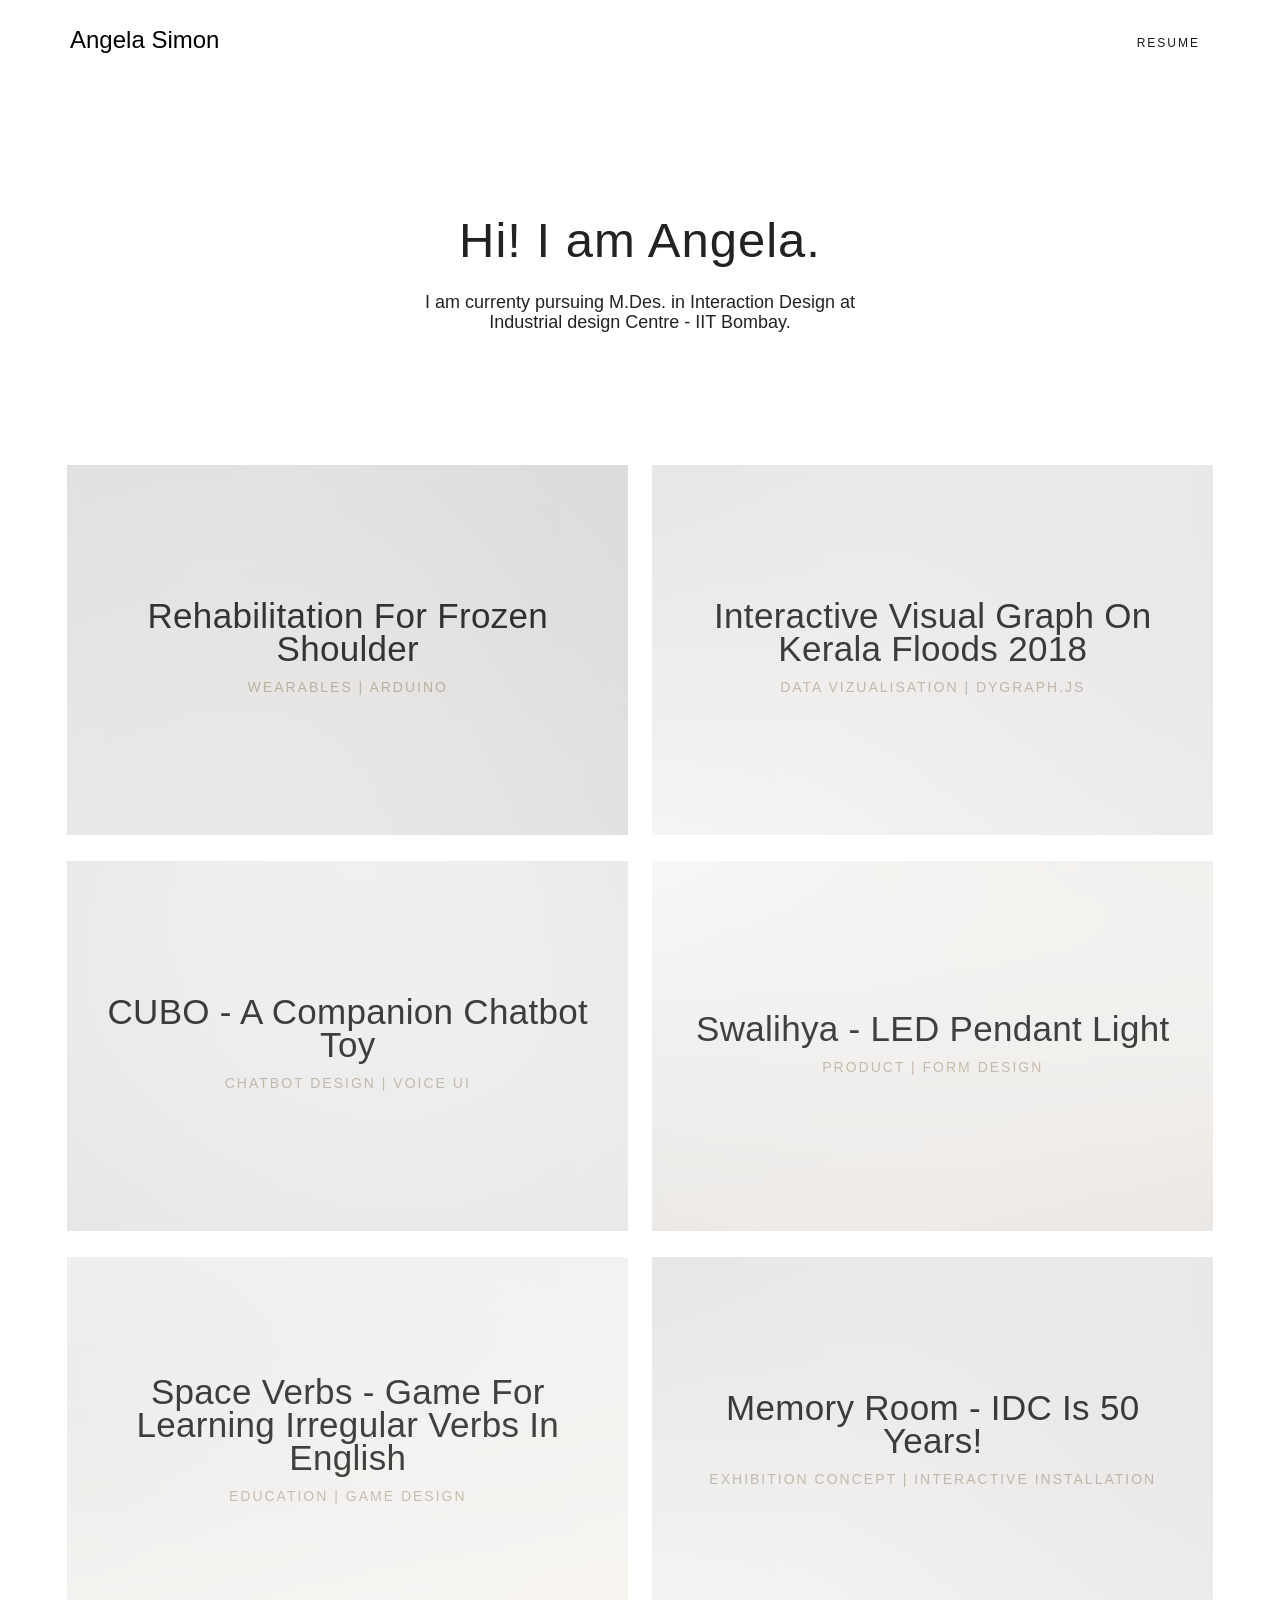
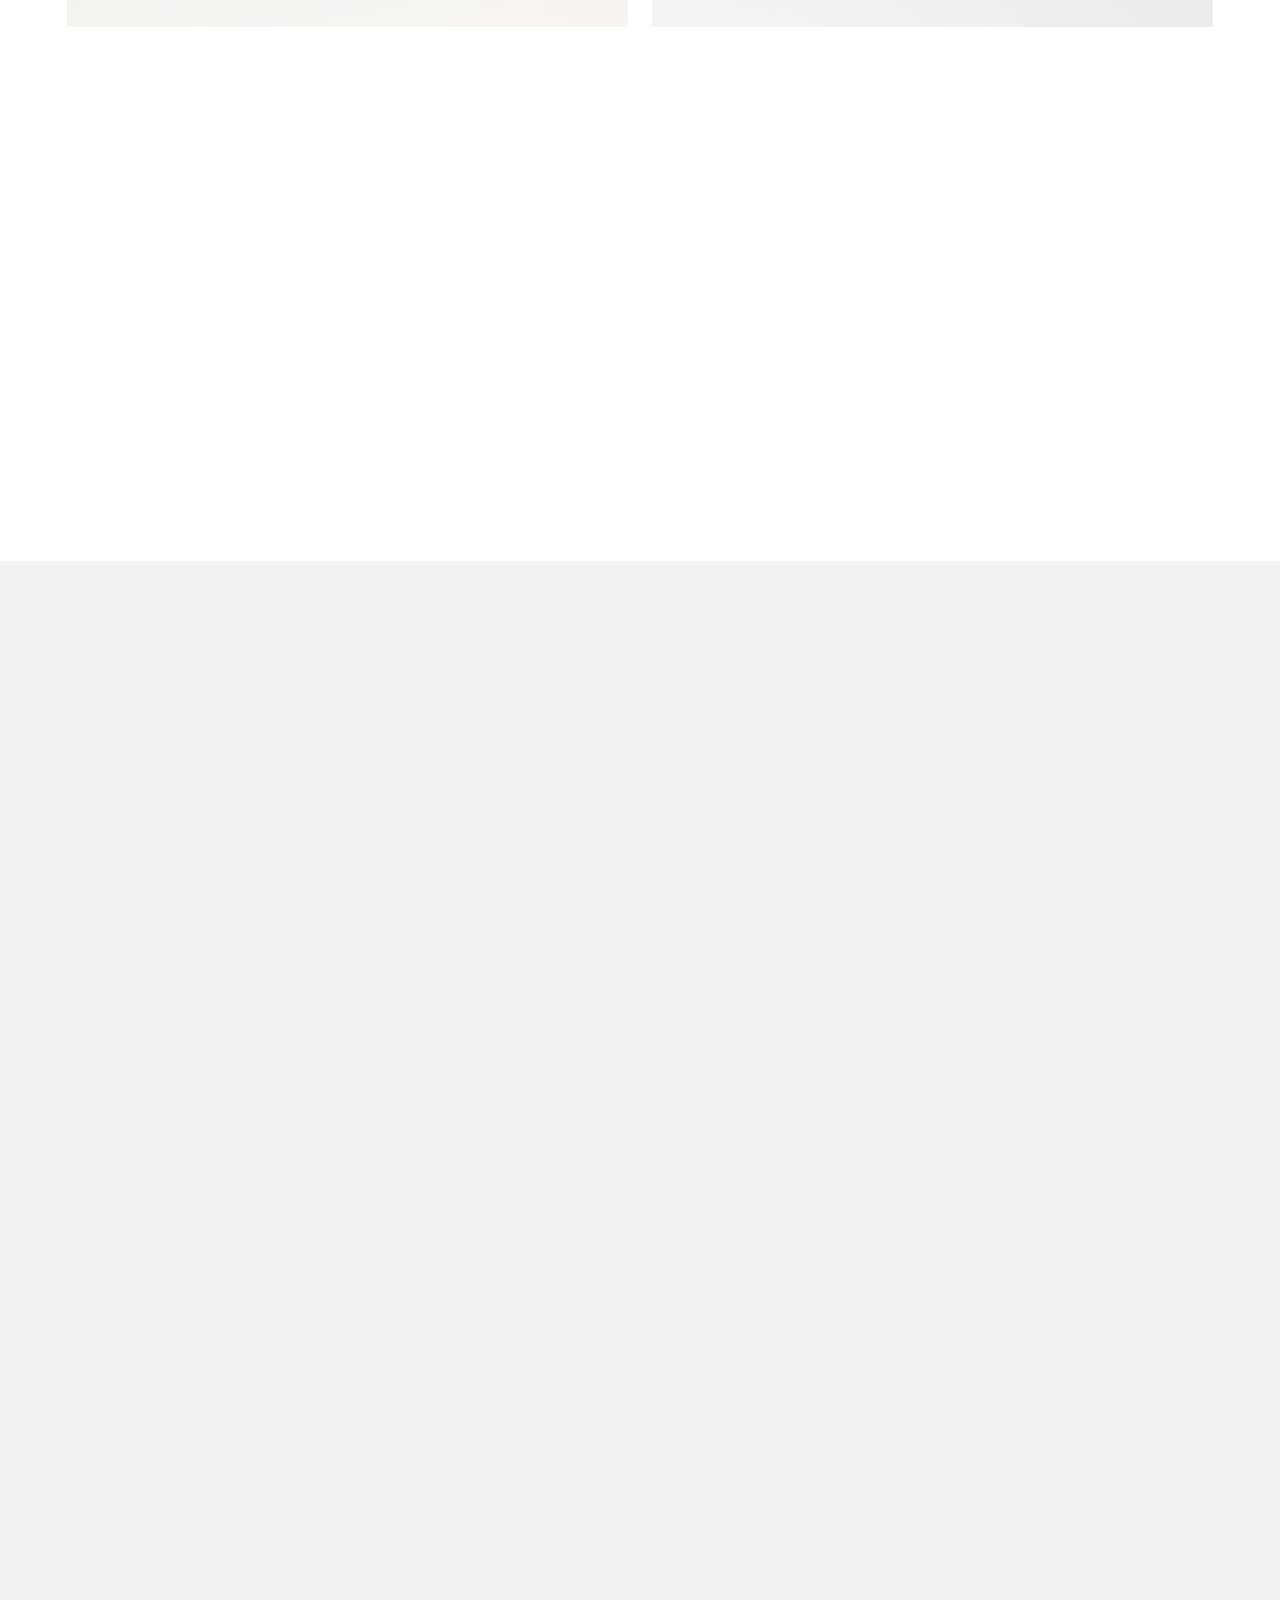
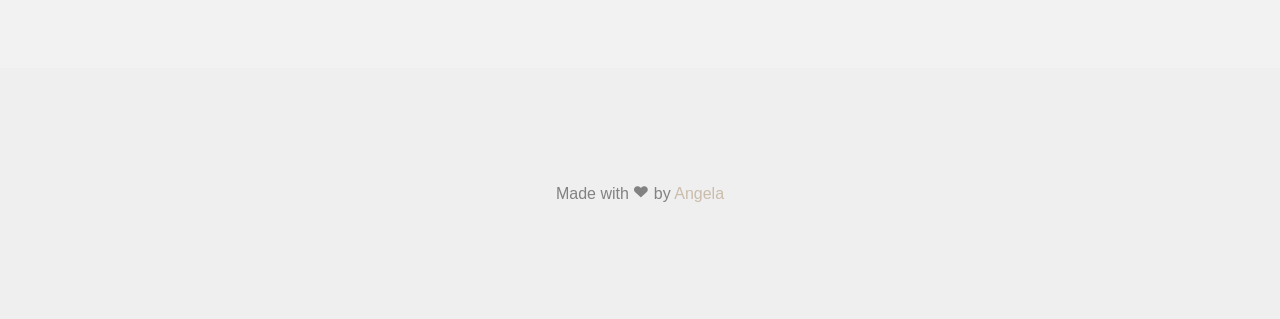
==== index.html @ c27c1407 "Update index.html" ====
<!DOCTYPE HTML>
<html>
	<head>
	<meta charset="utf-8">
	<meta http-equiv="X-UA-Compatible" content="IE=edge">
	<title>AngelaSimon &vert; Interaction Design</title>
	<meta name="viewport" content="width=device-width, initial-scale=1">
	<meta name="description" content="Free HTML5 Website Template by FreeHTML5.co" />
	<meta name="keywords" content="free website templates, free html5, free template, free bootstrap, free website template, html5, css3, mobile first, responsive" />
	<meta name="author" content="FreeHTML5.co" />

	<!-- 
	//////////////////////////////////////////////////////

	FREE HTML5 TEMPLATE 
	DESIGNED & DEVELOPED by FreeHTML5.co
		
	Website: 		http://freehtml5.co/
	Email: 			info@freehtml5.co
	Twitter: 		http://twitter.com/fh5co
	Facebook: 		https://www.facebook.com/fh5co

	//////////////////////////////////////////////////////
	 -->

  	<!-- Facebook and Twitter integration -->
	<meta property="og:title" content=""/>
	<meta property="og:image" content=""/>
	<meta property="og:url" content=""/>
	<meta property="og:site_name" content=""/>
	<meta property="og:description" content=""/>
	<meta name="twitter:title" content="" />
	<meta name="twitter:image" content="" />
	<meta name="twitter:url" content="" />
	<meta name="twitter:card" content="" />

	<!-- <link href="https://fonts.googleapis.com/css?family=Montserrat:400,700" rel="stylesheet"> -->
	
	<!-- Animate.css -->
	<link rel="stylesheet" href="css/animate.css">
	<!-- Icomoon Icon Fonts-->
	<link rel="stylesheet" href="css/icomoon.css">
	<!-- Bootstrap  -->
	<link rel="stylesheet" href="css/bootstrap.css">
	<!-- Theme style  -->
	<link rel="stylesheet" href="css/style.css">

	<!-- Modernizr JS -->
	<script src="js/modernizr-2.6.2.min.js"></script>
	<!-- FOR IE9 below -->
	<!--[if lt IE 9]>
	<script src="js/respond.min.js"></script>
	<![endif]-->

	</head>
	<body>
		
	<div class="fh5co-loader"></div>
	
	<div id="page">
	<nav class="fh5co-nav" role="navigation">
		<div class="container">
			<div class="fh5co-top-logo">
				<div id="fh5co-logo"><a href="index.html">Angela Simon</a></div>
			</div>
			<div class="fh5co-top-menu menu-1 text-right">
				<ul>
					<li><a href="/downloads/AngelaSimon_resume.pdf" target="_blank">Resume</a></li>
				</ul>
			</div>
		</div>
	</nav>
	
	<div id="fh5co-work">
		<div class="container">
            <div class="row top-line animate-box">
				<div class="col-md-8 col-md-offset-2 text-center intro">
                    <h2>Hi! I am Angela.</h2><h4> I  am currenty pursuing M.Des. in Interaction Design at <br>Industrial design Centre - IIT Bombay.</h4>
				</div>
			</div>
            
			<div class="row">
				<div class="col-md-4 text-center animate-box">
					<a class="work" href="https://www.behance.net/gallery/61269667/Game-and-wearable-design-for-virtual-rehabilation" target="_blank">
						<div class="work-grid" style="background-image:url(images/project-1.jpg);">
							<div class="inner" id="project1">
								<div class="desc">
								<h3>Rehabilitation for Frozen shoulder</h3>
								<span class="cat">Wearables | Arduino</span>
							</div>
							</div>
						</div>
					</a>
				</div>
                <div class="col-md-4 text-center animate-box">
					<a class="work" href="https://medium.com/@rambunctious.me.7/datavis-on-kerala-floods-2018-9c8ffe44b42f" target="_blank">
						<div class="work-grid" style="background-image:url(images/project-2.jpg);">
							<div class="inner" id="project2">
								<div class="desc">
									<h3>Interactive Visual graph on Kerala Floods 2018</h3>
									<span class="cat">Data Vizualisation | DYGraph.js</span>
								</div>
							</div>
						</div>
					</a>
				</div>
                <div class="col-md-4 text-center animate-box">
					<a class="work" href="https://www.behance.net/gallery/73595243/Companion-Chatbot-Toy" target="_blank">
						<div class="work-grid" style="background-image:url(images/project-5.jpg);">
							<div class="inner" id="project3">
								<div class="desc">
									<h3>CUBO - A Companion Chatbot Toy</h3>
									<span class="cat">Chatbot Design | Voice UI</span>
								</div>
							</div>
						</div>
					</a>
				</div>
				<div class="col-md-4 text-center animate-box">
					<a class="work" href="https://www.behance.net/gallery/62480797/Swalihya-LED-Luminaire-Form-Design" target="_blank">
						<div class="work-grid" style="background-image:url(images/project-3.jpg);">
							<div class="inner" id="project4">
								<div class="desc">
									<h3>Swalihya - LED Pendant light</h3>
									<span class="cat">Product | Form Design</span>
								</div>
							</div>
						</div>
					</a>
				</div>
				<div class="col-md-4 text-center animate-box">
					<a class="work" href="https://www.behance.net/gallery/72844879/SpaceVerbs-Learn-Irregular-Verb-forms-through-game" target="_blank">
						<div class="work-grid" style="background-image:url(images/project-4.jpg);">
							<div class="inner" id="project4">
								<div class="desc">
									<h3>Space Verbs - Game for learning Irregular verbs in English</h3>
									<span class="cat">Education | Game Design</span>
								</div>
							</div>
						</div>
					</a>
				</div>
                <div class="col-md-4 text-center animate-box">
					<a class="work" href="https://www.behance.net/gallery/61337583/IDCIA-Celebrating-50-years-of-IDC" target="_blank">
						<div class="work-grid" style="background-image:url(images/project-2.jpg);">
							<div class="inner" id="project5">
								<div class="desc">
									<h3>Memory Room - IDC is 50 years!</h3>
									<span class="cat">Exhibition concept | Interactive installation</span>
								</div>
							</div>
						</div>
					</a>
				</div>
                <div class="col-md-4 text-center animate-box">
					<a class="work" href="https://www.behance.net/gallery/62123807/A-Smart-Walkthrough" target="_blank">
						<div class="work-grid" style="background-image:url(images/project-3.jpg);">
							<div class="inner" id="project6">
								<div class="desc">
									<h3>Nudging use of Footbridge for roadsafety</h3>
									<span class="cat">Nudge | Interactive Media Senses</span>
								</div>
							</div>
						</div>
					</a>
				</div>
			</div>
		</div>
	</div>
	
	<div id="fh5co-author" class="fh5co-bg-section">
		<div class="container">
			<div class="row animate-box">
				<div class="col-md-8 col-md-offset-2 text-center fh5co-heading">
					<h2>A little about me</h2>
				</div>
			</div>
			<div class="row">
				<div class="col-md-8 col-md-offset-2">
					<div class="author">
						<div class="author-inner animate-box" style="background-image: url(/images/dp.jpg);">
						</div>
						<div class="desc animate-box">
							<span>Interaction Designer</span>
							<h3>Angela R. Simon</h3>
							<p>I am a PG design student specializing in Interaction Design from Industrial Design Centre -  IIT Bombay. My UG was in Electronics and Media Technology.<br><br>
                                As a designer, I am passionate about getting to the heart of a need or a problem and then bringing together the best of technology and human capabilities for a solution. Conducting user studies, wireframing, sketching user experiences and rapid prototyping are some of my strong skills. When I'm not doing any of these, I go around hunting dragons, chasing comets on an inter-galatic race and excavating dead pharoahs out of their tombs. But if you're really interested I could join you in playing guitar, gardening and painting. Or just a cup of coffee :D</p><h5>Feel free to get in touch if you have a need/problem that needs the attention of an interaction designer.</h5>
							<p><a href="mailto: angelasimon.work@gmail.com" class="btn btn-primary btn-outline">Write to me!</a></p>
							<ul class="fh5co-social-icons">
								<li><a href="https://www.linkedin.com/in/angelaixd" target="_blank"><i class="icon-linkedin"></i></a></li>
								<li><a href="https://www.behance.net/angelaixd" target="_blank"><i class="icon-behance"></i></a></li>
								<li><a href="https://www.instagram.com/angela.sim0n/" target="_blank"><i class="icon-instagram"></i></a></li>
							</ul>
						</div>
					</div>
				</div>
			</div>
		</div>
	</div>

	<footer id="fh5co-footer" role="contentinfo">
		<div class="container">
			<center><span class="fh5co-highlight">Made with <i class="icon-heart2"></i> by <a href="https://www.behance.net/angelaixd">Angela</a> </span></center>

		</div>
	</footer>
	</div>

	<div class="gototop js-top">
		<a href="#" class="js-gotop"><i class="icon-arrow-up"></i></a>
	</div>
	
	<!-- jQuery -->
	<script src="js/jquery.min.js"></script>
	<!-- jQuery Easing -->
	<script src="js/jquery.easing.1.3.js"></script>
	<!-- Bootstrap -->
	<script src="js/bootstrap.min.js"></script>
	<!-- Waypoints -->
	<script src="js/jquery.waypoints.min.js"></script>
	<!-- Main -->
	<script src="js/main.js"></script>

	</body>
</html>
---- css/icomoon.css ----
@font-face {
  font-family: 'icomoon';
  src:  url('../fonts/icomoon/icomoon.eot?6iuir');
  src:  url('../fonts/icomoon/icomoon.eot?6iuir#iefix') format('embedded-opentype'),
    url('../fonts/icomoon/icomoon.ttf?6iuir') format('truetype'),
    url('../fonts/icomoon/icomoon.woff?6iuir') format('woff'),
    url('../fonts/icomoon/icomoon.svg?6iuir#icomoon') format('svg');
  font-weight: normal;
  font-style: normal;
}

[class^="icon-"], [class*=" icon-"] {
  /* use !important to prevent issues with browser extensions that change fonts */
  font-family: 'icomoon' !important;
  speak: none;
  font-style: normal;
  font-weight: normal;
  font-variant: normal;
  text-transform: none;
  line-height: 1;

  /* Better Font Rendering =========== */
  -webkit-font-smoothing: antialiased;
  -moz-osx-font-smoothing: grayscale;
}

.icon-eye:before {
  content: "\e000";
}
.icon-paper-clip:before {
  content: "\e001";
}
.icon-mail:before {
  content: "\e002";
}
.icon-toggle:before {
  content: "\e003";
}
.icon-layout:before {
  content: "\e004";
}
.icon-link:before {
  content: "\e005";
}
.icon-bell:before {
  content: "\e006";
}
.icon-lock:before {
  content: "\e007";
}
.icon-unlock:before {
  content: "\e008";
}
.icon-ribbon:before {
  content: "\e009";
}
.icon-image:before {
  content: "\e010";
}
.icon-signal:before {
  content: "\e011";
}
.icon-target:before {
  content: "\e012";
}
.icon-clipboard:before {
  content: "\e013";
}
.icon-clock:before {
  content: "\e014";
}
.icon-watch:before {
  content: "\e015";
}
.icon-air-play:before {
  content: "\e016";
}
.icon-camera:before {
  content: "\e017";
}
.icon-video:before {
  content: "\e018";
}
.icon-disc:before {
  content: "\e019";
}
.icon-printer:before {
  content: "\e020";
}
.icon-monitor:before {
  content: "\e021";
}
.icon-server:before {
  content: "\e022";
}
.icon-cog:before {
  content: "\e023";
}
.icon-heart:before {
  content: "\e024";
}
.icon-paragraph:before {
  content: "\e025";
}
.icon-align-justify:before {
  content: "\e026";
}
.icon-align-left:before {
  content: "\e027";
}
.icon-align-center:before {
  content: "\e028";
}
.icon-align-right:before {
  content: "\e029";
}
.icon-book:before {
  content: "\e030";
}
.icon-layers:before {
  content: "\e031";
}
.icon-stack:before {
  content: "\e032";
}
.icon-stack-2:before {
  content: "\e033";
}
.icon-paper:before {
  content: "\e034";
}
.icon-paper-stack:before {
  content: "\e035";
}
.icon-search:before {
  content: "\e036";
}
.icon-zoom-in:before {
  content: "\e037";
}
.icon-zoom-out:before {
  content: "\e038";
}
.icon-reply:before {
  content: "\e039";
}
.icon-circle-plus:before {
  content: "\e040";
}
.icon-circle-minus:before {
  content: "\e041";
}
.icon-circle-check:before {
  content: "\e042";
}
.icon-circle-cross:before {
  content: "\e043";
}
.icon-square-plus:before {
  content: "\e044";
}
.icon-square-minus:before {
  content: "\e045";
}
.icon-square-check:before {
  content: "\e046";
}
.icon-square-cross:before {
  content: "\e047";
}
.icon-microphone:before {
  content: "\e048";
}
.icon-record:before {
  content: "\e049";
}
.icon-skip-back:before {
  content: "\e050";
}
.icon-rewind:before {
  content: "\e051";
}
.icon-play:before {
  content: "\e052";
}
.icon-pause:before {
  content: "\e053";
}
.icon-stop:before {
  content: "\e054";
}
.icon-fast-forward:before {
  content: "\e055";
}
.icon-skip-forward:before {
  content: "\e056";
}
.icon-shuffle:before {
  content: "\e057";
}
.icon-repeat:before {
  content: "\e058";
}
.icon-folder:before {
  content: "\e059";
}
.icon-umbrella:before {
  content: "\e060";
}
.icon-moon:before {
  content: "\e061";
}
.icon-thermometer:before {
  content: "\e062";
}
.icon-drop:before {
  content: "\e063";
}
.icon-sun:before {
  content: "\e064";
}
.icon-cloud:before {
  content: "\e065";
}
.icon-cloud-upload:before {
  content: "\e066";
}
.icon-cloud-download:before {
  content: "\e067";
}
.icon-upload:before {
  content: "\e068";
}
.icon-download:before {
  content: "\e069";
}
.icon-location:before {
  content: "\e070";
}
.icon-location-2:before {
  content: "\e071";
}
.icon-map:before {
  content: "\e072";
}
.icon-battery:before {
  content: "\e073";
}
.icon-head:before {
  content: "\e074";
}
.icon-briefcase:before {
  content: "\e075";
}
.icon-speech-bubble:before {
  content: "\e076";
}
.icon-anchor:before {
  content: "\e077";
}
.icon-globe:before {
  content: "\e078";
}
.icon-box:before {
  content: "\e079";
}
.icon-reload:before {
  content: "\e080";
}
.icon-share:before {
  content: "\e081";
}
.icon-marquee:before {
  content: "\e082";
}
.icon-marquee-plus:before {
  content: "\e083";
}
.icon-marquee-minus:before {
  content: "\e084";
}
.icon-tag:before {
  content: "\e085";
}
.icon-power:before {
  content: "\e086";
}
.icon-command:before {
  content: "\e087";
}
.icon-alt:before {
  content: "\e088";
}
.icon-esc:before {
  content: "\e089";
}
.icon-bar-graph:before {
  content: "\e090";
}
.icon-bar-graph-2:before {
  content: "\e091";
}
.icon-pie-graph:before {
  content: "\e092";
}
.icon-star:before {
  content: "\e093";
}
.icon-arrow-left:before {
  content: "\e094";
}
.icon-arrow-right:before {
  content: "\e095";
}
.icon-arrow-up:before {
  content: "\e096";
}
.icon-arrow-down:before {
  content: "\e097";
}
.icon-volume:before {
  content: "\e098";
}
.icon-mute:before {
  content: "\e099";
}
.icon-content-right:before {
  content: "\e100";
}
.icon-content-left:before {
  content: "\e101";
}
.icon-grid:before {
  content: "\e102";
}
.icon-grid-2:before {
  content: "\e103";
}
.icon-columns:before {
  content: "\e104";
}
.icon-loader:before {
  content: "\e105";
}
.icon-bag:before {
  content: "\e106";
}
.icon-ban:before {
  content: "\e107";
}
.icon-flag:before {
  content: "\e108";
}
.icon-trash:before {
  content: "\e109";
}
.icon-expand:before {
  content: "\e110";
}
.icon-contract:before {
  content: "\e111";
}
.icon-maximize:before {
  content: "\e112";
}
.icon-minimize:before {
  content: "\e113";
}
.icon-plus:before {
  content: "\e114";
}
.icon-minus:before {
  content: "\e115";
}
.icon-check:before {
  content: "\e116";
}
.icon-cross:before {
  content: "\e117";
}
.icon-move:before {
  content: "\e118";
}
.icon-delete:before {
  content: "\e119";
}
.icon-menu:before {
  content: "\e120";
}
.icon-archive:before {
  content: "\e121";
}
.icon-inbox:before {
  content: "\e122";
}
.icon-outbox:before {
  content: "\e123";
}
.icon-file:before {
  content: "\e124";
}
.icon-file-add:before {
  content: "\e125";
}
.icon-file-subtract:before {
  content: "\e126";
}
.icon-help:before {
  content: "\e127";
}
.icon-open:before {
  content: "\e128";
}
.icon-ellipsis:before {
  content: "\e129";
}
.icon-add-to-list:before {
  content: "\e900";
}
.icon-classic-computer:before {
  content: "\e901";
}
.icon-controller-fast-backward:before {
  content: "\e902";
}
.icon-creative-commons-attribution:before {
  content: "\e903";
}
.icon-creative-commons-noderivs:before {
  content: "\e904";
}
.icon-creative-commons-noncommercial-eu:before {
  content: "\e905";
}
.icon-creative-commons-noncommercial-us:before {
  content: "\e906";
}
.icon-creative-commons-public-domain:before {
  content: "\e907";
}
.icon-creative-commons-remix:before {
  content: "\e908";
}
.icon-creative-commons-share:before {
  content: "\e909";
}
.icon-creative-commons-sharealike:before {
  content: "\e90a";
}
.icon-creative-commons:before {
  content: "\e90b";
}
.icon-document-landscape:before {
  content: "\e90c";
}
.icon-remove-user:before {
  content: "\e90d";
}
.icon-warning:before {
  content: "\e90e";
}
.icon-arrow-bold-down:before {
  content: "\e90f";
}
.icon-arrow-bold-left:before {
  content: "\e910";
}
.icon-arrow-bold-right:before {
  content: "\e911";
}
.icon-arrow-bold-up:before {
  content: "\e912";
}
.icon-arrow-down2:before {
  content: "\e913";
}
.icon-arrow-left2:before {
  content: "\e914";
}
.icon-arrow-long-down:before {
  content: "\e915";
}
.icon-arrow-long-left:before {
  content: "\e916";
}
.icon-arrow-long-right:before {
  content: "\e917";
}
.icon-arrow-long-up:before {
  content: "\e918";
}
.icon-arrow-right2:before {
  content: "\e919";
}
.icon-arrow-up2:before {
  content: "\e91a";
}
.icon-arrow-with-circle-down:before {
  content: "\e91b";
}
.icon-arrow-with-circle-left:before {
  content: "\e91c";
}
.icon-arrow-with-circle-right:before {
  content: "\e91d";
}
.icon-arrow-with-circle-up:before {
  content: "\e91e";
}
.icon-bookmark:before {
  content: "\e91f";
}
.icon-bookmarks:before {
  content: "\e920";
}
.icon-chevron-down:before {
  content: "\e921";
}
.icon-chevron-left:before {
  content: "\e922";
}
.icon-chevron-right:before {
  content: "\e923";
}
.icon-chevron-small-down:before {
  content: "\e924";
}
.icon-chevron-small-left:before {
  content: "\e925";
}
.icon-chevron-small-right:before {
  content: "\e926";
}
.icon-chevron-small-up:before {
  content: "\e927";
}
.icon-chevron-thin-down:before {
  content: "\e928";
}
.icon-chevron-thin-left:before {
  content: "\e929";
}
.icon-chevron-thin-right:before {
  content: "\e92a";
}
.icon-chevron-thin-up:before {
  content: "\e92b";
}
.icon-chevron-up:before {
  content: "\e92c";
}
.icon-chevron-with-circle-down:before {
  content: "\e92d";
}
.icon-chevron-with-circle-left:before {
  content: "\e92e";
}
.icon-chevron-with-circle-right:before {
  content: "\e92f";
}
.icon-chevron-with-circle-up:before {
  content: "\e930";
}
.icon-cloud2:before {
  content: "\e931";
}
.icon-controller-fast-forward:before {
  content: "\e932";
}
.icon-controller-jump-to-start:before {
  content: "\e933";
}
.icon-controller-next:before {
  content: "\e934";
}
.icon-controller-paus:before {
  content: "\e935";
}
.icon-controller-play:before {
  content: "\e936";
}
.icon-controller-record:before {
  content: "\e937";
}
.icon-controller-stop:before {
  content: "\e938";
}
.icon-controller-volume:before {
  content: "\e939";
}
.icon-dot-single:before {
  content: "\e93a";
}
.icon-dots-three-horizontal:before {
  content: "\e93b";
}
.icon-dots-three-vertical:before {
  content: "\e93c";
}
.icon-dots-two-horizontal:before {
  content: "\e93d";
}
.icon-dots-two-vertical:before {
  content: "\e93e";
}
.icon-download2:before {
  content: "\e93f";
}
.icon-emoji-flirt:before {
  content: "\e940";
}
.icon-flow-branch:before {
  content: "\e941";
}
.icon-flow-cascade:before {
  content: "\e942";
}
.icon-flow-line:before {
  content: "\e943";
}
.icon-flow-parallel:before {
  content: "\e944";
}
.icon-flow-tree:before {
  content: "\e945";
}
.icon-install:before {
  content: "\e946";
}
.icon-layers2:before {
  content: "\e947";
}
.icon-open-book:before {
  content: "\e948";
}
.icon-resize-100:before {
  content: "\e949";
}
.icon-resize-full-screen:before {
  content: "\e94a";
}
.icon-save:before {
  content: "\e94b";
}
.icon-select-arrows:before {
  content: "\e94c";
}
.icon-sound-mute:before {
  content: "\e94d";
}
.icon-sound:before {
  content: "\e94e";
}
.icon-trash2:before {
  content: "\e94f";
}
.icon-triangle-down:before {
  content: "\e950";
}
.icon-triangle-left:before {
  content: "\e951";
}
.icon-triangle-right:before {
  content: "\e952";
}
.icon-triangle-up:before {
  content: "\e953";
}
.icon-uninstall:before {
  content: "\e954";
}
.icon-upload-to-cloud:before {
  content: "\e955";
}
.icon-upload2:before {
  content: "\e956";
}
.icon-add-user:before {
  content: "\e957";
}
.icon-address:before {
  content: "\e958";
}
.icon-adjust:before {
  content: "\e959";
}
.icon-air:before {
  content: "\e95a";
}
.icon-aircraft-landing:before {
  content: "\e95b";
}
.icon-aircraft-take-off:before {
  content: "\e95c";
}
.icon-aircraft:before {
  content: "\e95d";
}
.icon-align-bottom:before {
  content: "\e95e";
}
.icon-align-horizontal-middle:before {
  content: "\e95f";
}
.icon-align-left2:before {
  content: "\e960";
}
.icon-align-right2:before {
  content: "\e961";
}
.icon-align-top:before {
  content: "\e962";
}
.icon-align-vertical-middle:before {
  content: "\e963";
}
.icon-archive2:before {
  content: "\e964";
}
.icon-area-graph:before {
  content: "\e965";
}
.icon-attachment:before {
  content: "\e966";
}
.icon-awareness-ribbon:before {
  content: "\e967";
}
.icon-back-in-time:before {
  content: "\e968";
}
.icon-back:before {
  content: "\e969";
}
.icon-bar-graph2:before {
  content: "\e96a";
}
.icon-battery2:before {
  content: "\e96b";
}
.icon-beamed-note:before {
  content: "\e96c";
}
.icon-bell2:before {
  content: "\e96d";
}
.icon-blackboard:before {
  content: "\e96e";
}
.icon-block:before {
  content: "\e96f";
}
.icon-book2:before {
  content: "\e970";
}
.icon-bowl:before {
  content: "\e971";
}
.icon-box2:before {
  content: "\e972";
}
.icon-briefcase2:before {
  content: "\e973";
}
.icon-browser:before {
  content: "\e974";
}
.icon-brush:before {
  content: "\e975";
}
.icon-bucket:before {
  content: "\e976";
}
.icon-cake:before {
  content: "\e977";
}
.icon-calculator:before {
  content: "\e978";
}
.icon-calendar:before {
  content: "\e979";
}
.icon-camera2:before {
  content: "\e97a";
}
.icon-ccw:before {
  content: "\e97b";
}
.icon-chat:before {
  content: "\e97c";
}
.icon-check2:before {
  content: "\e97d";
}
.icon-circle-with-cross:before {
  content: "\e97e";
}
.icon-circle-with-minus:before {
  content: "\e97f";
}
.icon-circle-with-plus:before {
  content: "\e980";
}
.icon-circle:before {
  content: "\e981";
}
.icon-circular-graph:before {
  content: "\e982";
}
.icon-clapperboard:before {
  content: "\e983";
}
.icon-clipboard2:before {
  content: "\e984";
}
.icon-clock2:before {
  content: "\e985";
}
.icon-code:before {
  content: "\e986";
}
.icon-cog2:before {
  content: "\e987";
}
.icon-colours:before {
  content: "\e988";
}
.icon-compass:before {
  content: "\e989";
}
.icon-copy:before {
  content: "\e98a";
}
.icon-credit-card:before {
  content: "\e98b";
}
.icon-credit:before {
  content: "\e98c";
}
.icon-cross2:before {
  content: "\e98d";
}
.icon-cup:before {
  content: "\e98e";
}
.icon-cw:before {
  content: "\e98f";
}
.icon-cycle:before {
  content: "\e990";
}
.icon-database:before {
  content: "\e991";
}
.icon-dial-pad:before {
  content: "\e992";
}
.icon-direction:before {
  content: "\e993";
}
.icon-document:before {
  content: "\e994";
}
.icon-documents:before {
  content: "\e995";
}
.icon-drink:before {
  content: "\e996";
}
.icon-drive:before {
  content: "\e997";
}
.icon-drop2:before {
  content: "\e998";
}
.icon-edit:before {
  content: "\e999";
}
.icon-email:before {
  content: "\e99a";
}
.icon-emoji-happy:before {
  content: "\e99b";
}
.icon-emoji-neutral:before {
  content: "\e99c";
}
.icon-emoji-sad:before {
  content: "\e99d";
}
.icon-erase:before {
  content: "\e99e";
}
.icon-eraser:before {
  content: "\e99f";
}
.icon-export:before {
  content: "\e9a0";
}
.icon-eye2:before {
  content: "\e9a1";
}
.icon-feather:before {
  content: "\e9a2";
}
.icon-flag2:before {
  content: "\e9a3";
}
.icon-flash:before {
  content: "\e9a4";
}
.icon-flashlight:before {
  content: "\e9a5";
}
.icon-flat-brush:before {
  content: "\e9a6";
}
.icon-folder-images:before {
  content: "\e9a7";
}
.icon-folder-music:before {
  content: "\e9a8";
}
.icon-folder-video:before {
  content: "\e9a9";
}
.icon-folder2:before {
  content: "\e9aa";
}
.icon-forward:before {
  content: "\e9ab";
}
.icon-funnel:before {
  content: "\e9ac";
}
.icon-game-controller:before {
  content: "\e9ad";
}
.icon-gauge:before {
  content: "\e9ae";
}
.icon-globe2:before {
  content: "\e9af";
}
.icon-graduation-cap:before {
  content: "\e9b0";
}
.icon-grid2:before {
  content: "\e9b1";
}
.icon-hair-cross:before {
  content: "\e9b2";
}
.icon-hand:before {
  content: "\e9b3";
}
.icon-heart-outlined:before {
  content: "\e9b4";
}
.icon-heart2:before {
  content: "\e9b5";
}
.icon-help-with-circle:before {
  content: "\e9b6";
}
.icon-help2:before {
  content: "\e9b7";
}
.icon-home:before {
  content: "\e9b8";
}
.icon-hour-glass:before {
  content: "\e9b9";
}
.icon-image-inverted:before {
  content: "\e9ba";
}
.icon-image2:before {
  content: "\e9bb";
}
.icon-images:before {
  content: "\e9bc";
}
.icon-inbox2:before {
  content: "\e9bd";
}
.icon-infinity:before {
  content: "\e9be";
}
.icon-info-with-circle:before {
  content: "\e9bf";
}
.icon-info:before {
  content: "\e9c0";
}
.icon-key:before {
  content: "\e9c1";
}
.icon-keyboard:before {
  content: "\e9c2";
}
.icon-lab-flask:before {
  content: "\e9c3";
}
.icon-landline:before {
  content: "\e9c4";
}
.icon-language:before {
  content: "\e9c5";
}
.icon-laptop:before {
  content: "\e9c6";
}
.icon-leaf:before {
  content: "\e9c7";
}
.icon-level-down:before {
  content: "\e9c8";
}
.icon-level-up:before {
  content: "\e9c9";
}
.icon-lifebuoy:before {
  content: "\e9ca";
}
.icon-light-bulb:before {
  content: "\e9cb";
}
.icon-light-down:before {
  content: "\e9cc";
}
.icon-light-up:before {
  content: "\e9cd";
}
.icon-line-graph:before {
  content: "\e9ce";
}
.icon-link2:before {
  content: "\e9cf";
}
.icon-list:before {
  content: "\e9d0";
}
.icon-location-pin:before {
  content: "\e9d1";
}
.icon-location2:before {
  content: "\e9d2";
}
.icon-lock-open:before {
  content: "\e9d3";
}
.icon-lock2:before {
  content: "\e9d4";
}
.icon-log-out:before {
  content: "\e9d5";
}
.icon-login:before {
  content: "\e9d6";
}
.icon-loop:before {
  content: "\e9d7";
}
.icon-magnet:before {
  content: "\e9d8";
}
.icon-magnifying-glass:before {
  content: "\e9d9";
}
.icon-mail2:before {
  content: "\e9da";
}
.icon-man:before {
  content: "\e9db";
}
.icon-map2:before {
  content: "\e9dc";
}
.icon-mask:before {
  content: "\e9dd";
}
.icon-medal:before {
  content: "\e9de";
}
.icon-megaphone:before {
  content: "\e9df";
}
.icon-menu2:before {
  content: "\e9e0";
}
.icon-message:before {
  content: "\e9e1";
}
.icon-mic:before {
  content: "\e9e2";
}
.icon-minus2:before {
  content: "\e9e3";
}
.icon-mobile:before {
  content: "\e9e4";
}
.icon-modern-mic:before {
  content: "\e9e5";
}
.icon-moon2:before {
  content: "\e9e6";
}
.icon-mouse:before {
  content: "\e9e7";
}
.icon-music:before {
  content: "\e9e8";
}
.icon-network:before {
  content: "\e9e9";
}
.icon-new-message:before {
  content: "\e9ea";
}
.icon-new:before {
  content: "\e9eb";
}
.icon-news:before {
  content: "\e9ec";
}
.icon-note:before {
  content: "\e9ed";
}
.icon-notification:before {
  content: "\e9ee";
}
.icon-old-mobile:before {
  content: "\e9ef";
}
.icon-old-phone:before {
  content: "\e9f0";
}
.icon-palette:before {
  content: "\e9f1";
}
.icon-paper-plane:before {
  content: "\e9f2";
}
.icon-pencil:before {
  content: "\e9f3";
}
.icon-phone:before {
  content: "\e9f4";
}
.icon-pie-chart:before {
  content: "\e9f5";
}
.icon-pin:before {
  content: "\e9f6";
}
.icon-plus2:before {
  content: "\e9f7";
}
.icon-popup:before {
  content: "\e9f8";
}
.icon-power-plug:before {
  content: "\e9f9";
}
.icon-price-ribbon:before {
  content: "\e9fa";
}
.icon-price-tag:before {
  content: "\e9fb";
}
.icon-print:before {
  content: "\e9fc";
}
.icon-progress-empty:before {
  content: "\e9fd";
}
.icon-progress-full:before {
  content: "\e9fe";
}
.icon-progress-one:before {
  content: "\e9ff";
}
.icon-progress-two:before {
  content: "\ea00";
}
.icon-publish:before {
  content: "\ea01";
}
.icon-quote:before {
  content: "\ea02";
}
.icon-radio:before {
  content: "\ea03";
}
.icon-reply-all:before {
  content: "\ea04";
}
.icon-reply2:before {
  content: "\ea05";
}
.icon-retweet:before {
  content: "\ea06";
}
.icon-rocket:before {
  content: "\ea07";
}
.icon-round-brush:before {
  content: "\ea08";
}
.icon-rss:before {
  content: "\ea09";
}
.icon-ruler:before {
  content: "\ea0a";
}
.icon-scissors:before {
  content: "\ea0b";
}
.icon-share-alternitive:before {
  content: "\ea0c";
}
.icon-share2:before {
  content: "\ea0d";
}
.icon-shareable:before {
  content: "\ea0e";
}
.icon-shield:before {
  content: "\ea0f";
}
.icon-shop:before {
  content: "\ea10";
}
.icon-shopping-bag:before {
  content: "\ea11";
}
.icon-shopping-basket:before {
  content: "\ea12";
}
.icon-shopping-cart:before {
  content: "\ea13";
}
.icon-shuffle2:before {
  content: "\ea14";
}
.icon-signal2:before {
  content: "\ea15";
}
.icon-sound-mix:before {
  content: "\ea16";
}
.icon-sports-club:before {
  content: "\ea17";
}
.icon-spreadsheet:before {
  content: "\ea18";
}
.icon-squared-cross:before {
  content: "\ea19";
}
.icon-squared-minus:before {
  content: "\ea1a";
}
.icon-squared-plus:before {
  content: "\ea1b";
}
.icon-star-outlined:before {
  content: "\ea1c";
}
.icon-star2:before {
  content: "\ea1d";
}
.icon-stopwatch:before {
  content: "\ea1e";
}
.icon-suitcase:before {
  content: "\ea1f";
}
.icon-swap:before {
  content: "\ea20";
}
.icon-sweden:before {
  content: "\ea21";
}
.icon-switch:before {
  content: "\ea22";
}
.icon-tablet:before {
  content: "\ea23";
}
.icon-tag2:before {
  content: "\ea24";
}
.icon-text-document-inverted:before {
  content: "\ea25";
}
.icon-text-document:before {
  content: "\ea26";
}
.icon-text:before {
  content: "\ea27";
}
.icon-thermometer2:before {
  content: "\ea28";
}
.icon-thumbs-down:before {
  content: "\ea29";
}
.icon-thumbs-up:before {
  content: "\ea2a";
}
.icon-thunder-cloud:before {
  content: "\ea2b";
}
.icon-ticket:before {
  content: "\ea2c";
}
.icon-time-slot:before {
  content: "\ea2d";
}
.icon-tools:before {
  content: "\ea2e";
}
.icon-traffic-cone:before {
  content: "\ea2f";
}
.icon-tree:before {
  content: "\ea30";
}
.icon-trophy:before {
  content: "\ea31";
}
.icon-tv:before {
  content: "\ea32";
}
.icon-typing:before {
  content: "\ea33";
}
.icon-unread:before {
  content: "\ea34";
}
.icon-untag:before {
  content: "\ea35";
}
.icon-user:before {
  content: "\ea36";
}
.icon-users:before {
  content: "\ea37";
}
.icon-v-card:before {
  content: "\ea38";
}
.icon-video2:before {
  content: "\ea39";
}
.icon-vinyl:before {
  content: "\ea3a";
}
.icon-voicemail:before {
  content: "\ea3b";
}
.icon-wallet:before {
  content: "\ea3c";
}
.icon-water:before {
  content: "\ea3d";
}
.icon-px-with-circle:before {
  content: "\ea3e";
}
.icon-px:before {
  content: "\ea3f";
}
.icon-basecamp:before {
  content: "\ea40";
}
.icon-behance:before {
  content: "\ea41";
}
.icon-creative-cloud:before {
  content: "\ea42";
}
.icon-dropbox:before {
  content: "\ea43";
}
.icon-evernote:before {
  content: "\ea44";
}
.icon-flattr:before {
  content: "\ea45";
}
.icon-foursquare:before {
  content: "\ea46";
}
.icon-google-drive:before {
  content: "\ea47";
}
.icon-google-hangouts:before {
  content: "\ea48";
}
.icon-grooveshark:before {
  content: "\ea49";
}
.icon-icloud:before {
  content: "\ea4a";
}
.icon-mixi:before {
  content: "\ea4b";
}
.icon-onedrive:before {
  content: "\ea4c";
}
.icon-paypal:before {
  content: "\ea4d";
}
.icon-picasa:before {
  content: "\ea4e";
}
.icon-qq:before {
  content: "\ea4f";
}
.icon-rdio-with-circle:before {
  content: "\ea50";
}
.icon-renren:before {
  content: "\ea51";
}
.icon-scribd:before {
  content: "\ea52";
}
.icon-sina-weibo:before {
  content: "\ea53";
}
.icon-skype-with-circle:before {
  content: "\ea54";
}
.icon-skype:before {
  content: "\ea55";
}
.icon-slideshare:before {
  content: "\ea56";
}
.icon-smashing:before {
  content: "\ea57";
}
.icon-soundcloud:before {
  content: "\ea58";
}
.icon-spotify-with-circle:before {
  content: "\ea59";
}
.icon-spotify:before {
  content: "\ea5a";
}
.icon-swarm:before {
  content: "\ea5b";
}
.icon-vine-with-circle:before {
  content: "\ea5c";
}
.icon-vine:before {
  content: "\ea5d";
}
.icon-vk-alternitive:before {
  content: "\ea5e";
}
.icon-vk-with-circle:before {
  content: "\ea5f";
}
.icon-vk:before {
  content: "\ea60";
}
.icon-xing-with-circle:before {
  content: "\ea61";
}
.icon-xing:before {
  content: "\ea62";
}
.icon-yelp:before {
  content: "\ea63";
}
.icon-dribbble-with-circle:before {
  content: "\ea64";
}
.icon-dribbble:before {
  content: "\ea65";
}
.icon-facebook-with-circle:before {
  content: "\ea66";
}
.icon-facebook:before {
  content: "\ea67";
}
.icon-flickr-with-circle:before {
  content: "\ea68";
}
.icon-flickr:before {
  content: "\ea69";
}
.icon-github-with-circle:before {
  content: "\ea6a";
}
.icon-github:before {
  content: "\ea6b";
}
.icon-google-with-circle:before {
  content: "\ea6c";
}
.icon-google:before {
  content: "\ea6d";
}
.icon-instagram-with-circle:before {
  content: "\ea6e";
}
.icon-instagram:before {
  content: "\ea6f";
}
.icon-lastfm-with-circle:before {
  content: "\ea70";
}
.icon-lastfm:before {
  content: "\ea71";
}
.icon-linkedin-with-circle:before {
  content: "\ea72";
}
.icon-linkedin:before {
  content: "\ea73";
}
.icon-pinterest-with-circle:before {
  content: "\ea74";
}
.icon-pinterest:before {
  content: "\ea75";
}
.icon-rdio:before {
  content: "\ea76";
}
.icon-stumbleupon-with-circle:before {
  content: "\ea77";
}
.icon-stumbleupon:before {
  content: "\ea78";
}
.icon-tumblr-with-circle:before {
  content: "\ea79";
}
.icon-tumblr:before {
  content: "\ea7a";
}
.icon-twitter-with-circle:before {
  content: "\ea7b";
}
.icon-twitter:before {
  content: "\ea7c";
}
.icon-vimeo-with-circle:before {
  content: "\ea7d";
}
.icon-vimeo:before {
  content: "\ea7e";
}
.icon-youtube-with-circle:before {
  content: "\ea7f";
}
.icon-youtube:before {
  content: "\ea80";
}
---- css/style.css ----
@font-face {
  font-family: 'icomoon';
  src: url("../fonts/icomoon/icomoon.eot?srf3rx");
  src: url("../fonts/icomoon/icomoon.eot?srf3rx#iefix") format("embedded-opentype"), url("../fonts/icomoon/icomoon.ttf?srf3rx") format("truetype"), url("../fonts/icomoon/icomoon.woff?srf3rx") format("woff"), url("../fonts/icomoon/icomoon.svg?srf3rx#icomoon") format("svg");
  font-weight: normal;
  font-style: normal;
}
/* =======================================================
*
* 	Template Style 
*
* ======================================================= */
body {
  font-family: "Chivo", Arial, Helvetica, sans-serif;
  font-weight: 300;
  font-size: 16px;
  line-height: 1.7;
  color: #828282;
  background: #fff;
}

#page {
  position: relative;
  overflow-x: hidden;
  width: 100%;
  height: 100%;
  padding-top: 6em !important;
  -webkit-transition: 0.5s;
  -o-transition: 0.5s;
  transition: 0.5s;
}
.offcanvas #page {
  overflow: hidden;
  position: absolute;
}
.offcanvas #page:after {
  -webkit-transition: 2s;
  -o-transition: 2s;
  transition: 2s;
  position: absolute;
  top: 0;
  right: 0;
  bottom: 0;
  left: 0;
  z-index: 101;
  background: rgba(0, 0, 0, 0.7);
  content: "";
}

a {
  color: #cabcab;
  -webkit-transition: 0.5s;
  -o-transition: 0.5s;
  transition: 0.5s;
}
a:hover, a:active, a:focus {
  color: #cabcab;
  outline: none;
  text-decoration: none;
}

p {
  margin-bottom: 20px;
}

h1, h2, h3, h4, h5, h6, figure {
  color: #222222;
  font-family: "Chivo", Arial, Helvetica, sans-serif;
  font-weight: 400;
  margin: 0 0 20px 0;
}

::-webkit-selection {
  color: #fff;
  background: #cabcab;
}

::-moz-selection {
  color: #fff;
  background: #cabcab;
}

::selection {
  color: #fff;
  background: #cabcab;
}

.fh5co-nav {
  position: fixed;
  top: 0;
  left: 0;
  right: 0;
  padding: 25px 0;
  z-index: 1;
  background: #ffffff;
}
@media screen and (max-width: 768px) {
  .fh5co-nav {
    padding: 20px 0;
  }
}
.fh5co-nav .fh5co-top-logo,
.fh5co-nav .fh5co-top-menu {
  float: left;
}
.fh5co-nav .fh5co-top-logo {
  width: 20%;
}
.fh5co-nav .fh5co-top-menu {
  width: 80%;
}
.fh5co-nav #fh5co-logo {
  font-size: 24px;
  line-height: 29px;
  text-transform: capitalize;
  font-weight: 400;
  font-family: "Chivo", Arial, Helvetica, sans-serif;
  color: #222222;
}
.fh5co-nav .fh5co-social {
  margin: 3px 0 0 0;
  padding: 0;
}
.fh5co-nav .fh5co-social li {
  padding: 0;
  margin: 0;
}
.fh5co-nav .fh5co-social li a {
  font-size: 20px;
  color: rgba(0, 0, 0, 0.4);
}
.fh5co-nav a {
  padding: 5px 0;
  color: #000;
}
@media screen and (max-width: 768px) {
  .fh5co-nav .menu-1, .fh5co-nav .menu-2 {
    display: none;
  }
}
.fh5co-nav .menu-2 li.search {
  float: left;
  width: 83%;
  -webkit-transition: 0.3s;
  -o-transition: 0.3s;
  transition: 0.3s;
  padding: 0;
  margin: -5px 0 0 0;
}
.fh5co-nav .menu-2 li input[type=text] {
  padding: 6px 10px;
  width: 40%;
  border: none;
  float: right;
  font-size: 13px;
  margin-top: 4px;
  background: transparent;
  -webkit-transition: 0.3s;
  -o-transition: 0.3s;
  transition: 0.3s;
}
.fh5co-nav .menu-2 li input[type=text]:focus {
  width: 100%;
  outline: none;
  border-bottom: 1px solid rgba(0, 0, 0, 0.1);
}
.fh5co-nav .menu-2 li button {
  margin-top: 4px;
  padding: 5px;
  background: transparent;
  border: none;
}
.fh5co-nav .menu-2 li button i {
  color: rgba(0, 0, 0, 0.5);
}
.fh5co-nav .menu-2 li button:hover, .fh5co-nav .menu-2 li button:focus {
  background: transparent !important;
}
.fh5co-nav .menu-2 li button:hover i, .fh5co-nav .menu-2 li button:focus i {
  color: black;
}
.fh5co-nav ul {
  padding: 0;
  margin: 3px 0 0 0;
}
.fh5co-nav ul li {
  padding: 0;
  margin: 0;
  list-style: none;
  display: inline-block;
  font-family: "Chivo", Arial, Helvetica, sans-serif;
}
.fh5co-nav ul li a {
  text-transform: uppercase;
  letter-spacing: 2px;
  font-size: 12px;
  padding: 30px 10px;
  color: rgba(0, 0, 0, 0.9);
  -webkit-transition: 0.5s;
  -o-transition: 0.5s;
  transition: 0.5s;
}
.fh5co-nav ul li a:hover, .fh5co-nav ul li a:focus, .fh5co-nav ul li a:active {
  color: black;
}
.fh5co-nav ul li.has-dropdown {
  position: relative;
}
.fh5co-nav ul li.has-dropdown .dropdown {
  width: 150px;
  -webkit-box-shadow: 0px 5px 10px -2px rgba(0, 0, 0, 0.55);
  -moz-box-shadow: 0px 5px 10px -2px rgba(0, 0, 0, 0.55);
  box-shadow: 0px 5px 10px -2px rgba(0, 0, 0, 0.55);
  z-index: 1002;
  visibility: hidden;
  opacity: 0;
  position: absolute;
  top: 40px;
  left: 0;
  text-align: left;
  background: #000;
  padding: 20px;
  -webkit-border-radius: 4px;
  -moz-border-radius: 4px;
  -ms-border-radius: 4px;
  border-radius: 4px;
  -webkit-transition: 0s;
  -o-transition: 0s;
  transition: 0s;
}
.fh5co-nav ul li.has-dropdown .dropdown:before {
  bottom: 100%;
  left: 40px;
  border: solid transparent;
  content: " ";
  height: 0;
  width: 0;
  position: absolute;
  pointer-events: none;
  border-bottom-color: #000;
  border-width: 8px;
  margin-left: -8px;
}
.fh5co-nav ul li.has-dropdown .dropdown li {
  display: block;
  margin-bottom: 7px;
}
.fh5co-nav ul li.has-dropdown .dropdown li:last-child {
  margin-bottom: 0;
}
.fh5co-nav ul li.has-dropdown .dropdown li a {
  padding: 2px 0;
  display: block;
  color: #999999;
  line-height: 1.2;
  text-transform: none;
  letter-spacing: 0px;
  font-size: 15px;
}
.fh5co-nav ul li.has-dropdown .dropdown li a:hover {
  color: #fff;
}
.fh5co-nav ul li.has-dropdown:hover a, .fh5co-nav ul li.has-dropdown:focus a {
  color: #000;
}
.fh5co-nav ul li.active > a {
  color: #cabcab !important;
}
.fh5co-nav ul li .form-group {
  border: 1px solid red;
  width: 100%;
}

.about-content {
  margin-bottom: 7em;
}
.about-content img {
  border: 1px solid rgba(0, 0, 0, 0.05);
  padding: 10px;
}
.about-content .desc {
  margin-bottom: 3em;
}

.fh5co-staff {
  text-align: center;
  margin-bottom: 30px;
}
.fh5co-staff img {
  width: 170px;
  margin-bottom: 20px;
  -webkit-border-radius: 50%;
  -moz-border-radius: 50%;
  -ms-border-radius: 50%;
  border-radius: 50%;
}
.fh5co-staff h3 {
  font-size: 24px;
  margin-bottom: 5px;
}
.fh5co-staff p {
  margin-bottom: 30px;
}
.fh5co-staff .role {
  color: #bfbfbf;
  margin-bottom: 30px;
  font-weight: normal;
  display: block;
}

.fh5co-social-icons {
  margin: 0;
  padding: 0;
}
.fh5co-social-icons li {
  margin: 0;
  padding: 0;
  list-style: none;
  display: -moz-inline-stack;
  display: inline-block;
  zoom: 1;
  *display: inline;
}
.fh5co-social-icons li a {
  display: -moz-inline-stack;
  display: inline-block;
  zoom: 1;
  *display: inline;
  color: #cabcab;
  padding-left: 10px;
  padding-right: 10px;
}
.fh5co-social-icons li a i {
  font-size: 20px;
}

.fh5co-contact-info ul {
  padding: 0;
  margin: 0;
}
.fh5co-contact-info ul li {
  padding: 0 0 0 40px;
  margin: 0 0 30px 0;
  list-style: none;
  position: relative;
}
.fh5co-contact-info ul li:before {
  color: #cabcab;
  position: absolute;
  left: 0;
  top: .05em;
  font-family: 'icomoon';
  speak: none;
  font-style: normal;
  font-weight: normal;
  font-variant: normal;
  text-transform: none;
  line-height: 1;
  /* Better Font Rendering =========== */
  -webkit-font-smoothing: antialiased;
  -moz-osx-font-smoothing: grayscale;
}
.fh5co-contact-info ul li.address:before {
  font-size: 30px;
  content: "\e9d1";
}
.fh5co-contact-info ul li.phone:before {
  font-size: 23px;
  content: "\e9f4";
}
.fh5co-contact-info ul li.email:before {
  font-size: 23px;
  content: "\e9da";
}
.fh5co-contact-info ul li.url:before {
  font-size: 23px;
  content: "\e9af";
}

.fh5co-bg-section {
  background: rgba(0, 0, 0, 0.05);
}

#fh5co-started,
#fh5co-author,
#fh5co-work,
#fh5co-about,
#fh5co-contact,
#fh5co-footer {
  padding: 7em 0;
  clear: both;
}
@media screen and (max-width: 768px) {
  #fh5co-started,
  #fh5co-author,
  #fh5co-work,
  #fh5co-about,
  #fh5co-contact,
  #fh5co-footer {
    padding: 7em 0;
  }
}

.feature-center {
  float: left;
  width: 100%;
  margin-bottom: 40px;
}
.feature-center .desc {
  padding-left: 180px;
}
.feature-center .icon {
  width: 90px;
  height: 90px;
  background: #cabcab;
  display: table;
  text-align: center;
  margin-bottom: 30px;
  -webkit-border-radius: 50%;
  -moz-border-radius: 50%;
  -ms-border-radius: 50%;
  border-radius: 50%;
}
.feature-center .icon i {
  display: table-cell;
  vertical-align: middle;
  height: 90px;
  font-size: 40px;
  line-height: 40px;
  color: #fff;
}
.feature-center p, .feature-center h3 {
  margin-bottom: 30px;
}
.feature-center h3 {
  text-transform: uppercase;
  font-size: 15px;
  letter-spacing: 1px;
  font-weight: 600;
}
@media screen and (max-width: 768px) {
  .feature-center {
    margin-bottom: 50px;
    text-align: center;
  }
  .feature-center .icon {
    margin: 0 auto 30px auto;
  }
}

.work {
  margin-bottom: 40px;
}
.work .work-grid {
  background-size: cover;
  background-position: center center;
  background-repeat: no-repeat;
  position: relative;
  height: 370px;
  margin-bottom: 26px;
  -webkit-transition: 0.3s;
  -o-transition: 0.3s;
  transition: 0.3s;
}
.work .work-grid .inner {
  display: table;
  height: 370px;
  width: 100.1%;
  opacity: .8;
  background: #ffffff;
  -webkit-transition: 0.3s;
  -o-transition: 0.3s;
  transition: 0.3s;
}
@media screen and (max-width: 768px) {
  .work .work-grid .inner {
    opacity: 1;
    background: rgba(237, 235, 232, 0.7);
  }
}
.work .work-grid .inner .desc {
  display: table-cell;
  vertical-align: middle;
  padding: 40px;
}
.work .work-grid .inner .desc h3 {
  font-size: 35px;
  letter-spacing: .3px;
  text-transform: capitalize;
  margin-bottom: 08px;
  font-weight: condensed;
  line-height: 33px;

}
.work .work-grid .inner .desc h3 a {
  color: #000;
}
.work .work-grid .inner .desc .cat {
  font-size: 14px;
  letter-spacing: 2px;
  text-transform: uppercase;
}
@media screen and (max-width: 768px) {
  .work .work-grid .inner .desc .cat {
    color: #333333;
  }
}
.work:hover .inner, .work:focus .inner {
  opacity: 1;
}
.work:hover .desc h3 a , .work:focus .desc h3 a {
  color: #cabcab;
}

.top-line {
  padding-bottom: 7em;
}
.top-line .fh5co-heading {
  margin-bottom: 0 !important;
}

.categories {
  padding: 0;
  margin: 0;
}
.categories li {
  font-family: "Chivo", Arial, Helvetica, sans-serif;
  list-style: none;
  margin-bottom: 5px;
}
.categories li.cat {
  color: #000;
  font-size: 20px;
  margin-bottom: 10px;
}
.categories li a:hover {
  color: #000;
}

.intro h2 {
  font-size: 49px;
  line-height: 65px;
  letter-spacing: 1px;
}
@media screen and (max-width: 768px) {
  .intro h2 {
    font-size: 30px;
    line-height: 45px;
  }
}
.intro h2 .fh5co-highlight {
  display: block;
  font-size: 16px;
}
.intro h2 .fh5co-highlight i {
  position: relative;
  top: 1px;
}

.fh5co-heading {
  margin-bottom: 5em;
}
.fh5co-heading.fh5co-heading-sm {
  margin-bottom: 2em;
}
.fh5co-heading h2 {
  font-size: 28px;
  margin-bottom: 20px;
  line-height: 1.5;
  font-weight: bold;
  text-transform: uppercase;
  letter-spacing: 1px;
  color: #000;
}
.fh5co-heading h3 {
  font-size: 18px;
}
.fh5co-heading p {
  font-size: 18px;
  line-height: 1.5;
  color: #828282;
}
.fh5co-heading span {
  display: block;
  margin-bottom: 10px;
  text-transform: uppercase;
  font-size: 12px;
  letter-spacing: 2px;
  font-family: "Chivo", Arial, Helvetica, sans-serif;
}

.title {
  margin-bottom: 40px;
}
@media screen and (max-width: 768px) {
  .title {
    text-align: center;
  }
}

.author {
  width: 100%;
  float: left;
  margin-bottom: 5em;
}
.author .author-inner {
  background-size: cover;
  background-position: top center;
  background-repeat: no-repeat;
  position: relative;
  width: 40%;
  height: 350px;
  float: left;
}
@media screen and (max-width: 480px) {
  .author .author-inner {
    width: 100%;
    margin-bottom: 40px;
  }
}
.author .desc {
  width: 60%;
  float: left;
  padding-left: 50px;
}
@media screen and (max-width: 480px) {
  .author .desc {
    width: 100%;
    padding-left: 0;
  }
}
.author .desc span {
  font-size: 13px;
  text-transform: uppercase;
  display: block;
  margin-bottom: 20px;
  letter-spacing: 1px;
}
.author .desc .fh5co-social-icons li a {
  color: #cabcab;
  padding-left: 0;
  padding-right: 10px;
}

.skills h3 {
  font-size: 16px;
}
.skills .progress {
  border: none !important;
  box-shadow: none;
  -webkit-border-radius: 50px;
  -moz-border-radius: 50px;
  -ms-border-radius: 50px;
  border-radius: 50px;
}
.skills .progress-bar {
  box-shadow: none;
  -webkit-border-radius: 50px;
  -moz-border-radius: 50px;
  -ms-border-radius: 50px;
  border-radius: 50px;
  background: #cabcab !important;
}

#fh5co-started {
  background: #cabcab;
}
#fh5co-started .fh5co-heading {
  margin-bottom: 20px !important;
}
#fh5co-started .fh5co-heading h2 {
  color: #fff;
  color: #685641;
  margin-bottom: 20px !important;
}
#fh5co-started .fh5co-heading p {
  color: #685641;
}
#fh5co-started .btn {
  margin-top: 20px;
  border: 3px solid #8c7961;
  color: #8c7961;
  font-size: 20px;
  font-weight: 400;
  padding: 20px 0;
  padding-left: 70px;
  padding-right: 70px;
}
#fh5co-started .btn:hover {
  background: #8c7961 !important;
  border: 3px solid #8c7961 !important;
  color: #fff;
}

#fh5co-footer {
  background: #efefef;
}
#fh5co-footer .fh5co-footer-links {
  padding: 0;
  margin: 0;
}
#fh5co-footer .fh5co-footer-links li {
  padding: 0;
  margin: 0;
  list-style: none;
}
#fh5co-footer .fh5co-footer-links li a {
  color: #000;
  text-decoration: none;
}
#fh5co-footer .fh5co-footer-links li a:hover {
  text-decoration: underline;
}
#fh5co-footer .fh5co-widget {
  margin-bottom: 30px;
}
@media screen and (max-width: 768px) {
  #fh5co-footer .fh5co-widget {
    text-align: left;
  }
}
#fh5co-footer .fh5co-widget h3 {
  margin-bottom: 15px;
  font-weight: bold;
  font-size: 15px;
  letter-spacing: 2px;
  text-transform: uppercase;
}
#fh5co-footer .copyright .block {
  display: block;
}

#fh5co-offcanvas {
  position: absolute;
  z-index: 1901;
  width: 270px;
  background: black;
  top: 0;
  right: 0;
  top: 0;
  bottom: 0;
  padding: 45px 40px 40px 40px;
  overflow-y: auto;
  display: none;
  -moz-transform: translateX(270px);
  -webkit-transform: translateX(270px);
  -ms-transform: translateX(270px);
  -o-transform: translateX(270px);
  transform: translateX(270px);
  -webkit-transition: 0.5s;
  -o-transition: 0.5s;
  transition: 0.5s;
}
@media screen and (max-width: 768px) {
  #fh5co-offcanvas {
    display: block;
  }
}
.offcanvas #fh5co-offcanvas {
  -moz-transform: translateX(0px);
  -webkit-transform: translateX(0px);
  -ms-transform: translateX(0px);
  -o-transform: translateX(0px);
  transform: translateX(0px);
}
#fh5co-offcanvas a {
  color: rgba(255, 255, 255, 0.5);
}
#fh5co-offcanvas a:hover {
  color: rgba(255, 255, 255, 0.8);
}
#fh5co-offcanvas .fh5co-social {
  margin-top: 20px;
}
#fh5co-offcanvas .fh5co-social li {
  display: inline !important;
  margin-right: 10px;
}
#fh5co-offcanvas ul {
  padding: 0;
  margin: 0;
}
#fh5co-offcanvas ul li {
  padding: 0;
  margin: 0;
  list-style: none;
}
#fh5co-offcanvas ul li.search {
  float: left;
  width: 100%;
  -webkit-transition: 0.3s;
  -o-transition: 0.3s;
  transition: 0.3s;
  padding: 0;
  margin: 5px 0 0 0;
}
#fh5co-offcanvas ul li input[type=text] {
  padding: 6px 10px;
  width: 100%;
  border: 1px solid rgba(255, 255, 255, 0.1);
  float: right;
  font-size: 13px;
  margin-top: 4px;
  background: transparent;
  -webkit-transition: 0.3s;
  -o-transition: 0.3s;
  transition: 0.3s;
}
#fh5co-offcanvas ul li input[type=text]:focus {
  width: 100%;
  outline: none;
}
#fh5co-offcanvas ul li button {
  margin-top: 4px;
  padding: 6px;
  background: rgba(255, 255, 255, 0.1);
  border: 1px solid rgba(255, 255, 255, 0.1);
  margin-left: 1px;
}
#fh5co-offcanvas ul li button i {
  color: rgba(255, 255, 255, 0.5);
}
#fh5co-offcanvas ul li button:hover, #fh5co-offcanvas ul li button:focus {
  background: transparent !important;
}
#fh5co-offcanvas ul li button:hover i, #fh5co-offcanvas ul li button:focus i {
  color: white;
}
#fh5co-offcanvas ul li.shopping-cart {
  float: left;
}
#fh5co-offcanvas ul li a.cart {
  display: block;
  margin-top: 30px;
  color: rgba(255, 255, 255, 0.5);
}
#fh5co-offcanvas ul li a.cart span {
  position: relative;
}
#fh5co-offcanvas ul li a.cart span small {
  position: absolute;
  top: -20px;
  right: -15px;
  padding: 10px 6px;
  line-height: 0;
  font-size: 11px;
  background: #cabcab;
  color: white;
  -webkit-border-radius: 50%;
  -moz-border-radius: 50%;
  -ms-border-radius: 50%;
  border-radius: 50%;
}
#fh5co-offcanvas ul li > ul {
  padding-left: 20px;
  display: none;
}
#fh5co-offcanvas ul li.offcanvas-has-dropdown > a {
  display: block;
  position: relative;
}
#fh5co-offcanvas ul li.offcanvas-has-dropdown > a:after {
  position: absolute;
  right: 0px;
  font-family: 'icomoon';
  speak: none;
  font-style: normal;
  font-weight: normal;
  font-variant: normal;
  text-transform: none;
  line-height: 1;
  /* Better Font Rendering =========== */
  -webkit-font-smoothing: antialiased;
  -moz-osx-font-smoothing: grayscale;
  content: "\e921";
  font-size: 20px;
  color: rgba(255, 255, 255, 0.2);
  -webkit-transition: 0.5s;
  -o-transition: 0.5s;
  transition: 0.5s;
}
#fh5co-offcanvas ul li.offcanvas-has-dropdown.active a:after {
  -webkit-transform: rotate(-180deg);
  -moz-transform: rotate(-180deg);
  -ms-transform: rotate(-180deg);
  -o-transform: rotate(-180deg);
  transform: rotate(-180deg);
}

.uppercase {
  font-size: 14px;
  color: #000;
  margin-bottom: 10px;
  font-weight: 700;
  text-transform: uppercase;
}

.gototop {
  position: fixed;
  bottom: 20px;
  right: 20px;
  z-index: 999;
  opacity: 0;
  visibility: hidden;
  -webkit-transition: 0.5s;
  -o-transition: 0.5s;
  transition: 0.5s;
}
.gototop.active {
  opacity: 1;
  visibility: visible;
}
.gototop a {
  width: 50px;
  height: 50px;
  display: table;
  background: rgba(0, 0, 0, 0.5);
  color: #fff;
  text-align: center;
  -webkit-border-radius: 4px;
  -moz-border-radius: 4px;
  -ms-border-radius: 4px;
  border-radius: 4px;
}
.gototop a i {
  height: 50px;
  display: table-cell;
  vertical-align: middle;
}
.gototop a:hover, .gototop a:active, .gototop a:focus {
  text-decoration: none;
  outline: none;
}

.fh5co-nav-toggle {
  width: 25px;
  height: 25px;
  cursor: pointer;
  text-decoration: none;
  position: fixed !important;
}
.fh5co-nav-toggle.active i::before, .fh5co-nav-toggle.active i::after {
  background: #444;
}
.fh5co-nav-toggle:hover, .fh5co-nav-toggle:focus, .fh5co-nav-toggle:active {
  outline: none;
  border-bottom: none !important;
}
.fh5co-nav-toggle i {
  position: relative;
  display: inline-block;
  width: 25px;
  height: 2px;
  color: #252525;
  font: bold 14px/.4 Helvetica;
  text-transform: uppercase;
  text-indent: -55px;
  background: #252525;
  transition: all .2s ease-out;
}
.fh5co-nav-toggle i::before, .fh5co-nav-toggle i::after {
  content: '';
  width: 25px;
  height: 2px;
  background: #252525;
  position: absolute;
  left: 0;
  transition: all .2s ease-out;
}
.fh5co-nav-toggle.fh5co-nav-white > i {
  color: #fff;
  background: #000;
}
.fh5co-nav-toggle.fh5co-nav-white > i::before, .fh5co-nav-toggle.fh5co-nav-white > i::after {
  background: #000;
}

.fh5co-nav-toggle i::before {
  top: -7px;
}

.fh5co-nav-toggle i::after {
  bottom: -7px;
}

.fh5co-nav-toggle:hover i::before {
  top: -10px;
}

.fh5co-nav-toggle:hover i::after {
  bottom: -10px;
}

.fh5co-nav-toggle.active i {
  background: transparent;
}

.fh5co-nav-toggle.active i::before {
  background: #fff;
  top: 0;
  -webkit-transform: rotateZ(45deg);
  -moz-transform: rotateZ(45deg);
  -ms-transform: rotateZ(45deg);
  -o-transform: rotateZ(45deg);
  transform: rotateZ(45deg);
}

.fh5co-nav-toggle.active i::after {
  background: #fff;
  bottom: 0;
  -webkit-transform: rotateZ(-45deg);
  -moz-transform: rotateZ(-45deg);
  -ms-transform: rotateZ(-45deg);
  -o-transform: rotateZ(-45deg);
  transform: rotateZ(-45deg);
}

.fh5co-nav-toggle {
  position: absolute;
  right: 0px;
  top: 10px;
  z-index: 21;
  padding: 6px 0 0 0;
  display: block;
  margin: 0 auto;
  display: none;
  height: 44px;
  width: 44px;
  z-index: 2001;
  border-bottom: none !important;
}
@media screen and (max-width: 768px) {
  .fh5co-nav-toggle {
    display: block;
  }
}

.btn {
  margin-right: 4px;
  margin-bottom: 4px;
  font-family: "Chivo", Arial, Helvetica, sans-serif;
  font-size: 16px;
  font-weight: 400;
  -webkit-border-radius: 2px;
  -moz-border-radius: 2px;
  -ms-border-radius: 2px;
  border-radius: 2px;
  -webkit-transition: 0.5s;
  -o-transition: 0.5s;
  transition: 0.5s;
  padding: 8px 20px;
}
.btn.btn-md {
  padding: 8px 20px !important;
}
.btn.btn-lg {
  padding: 18px 36px !important;
}
.btn:hover, .btn:active, .btn:focus {
  box-shadow: none !important;
  outline: none !important;
}

.btn-primary {
  background: #cabcab;
  color: #fff;
  border: 2px solid #cabcab;
}
.btn-primary:hover, .btn-primary:focus, .btn-primary:active {
  background: #d4c8bb !important;
  border-color: #d4c8bb !important;
}
.btn-primary.btn-outline {
  background: transparent;
  color: #cabcab;
  border: 2px solid #cabcab;
}
.btn-primary.btn-outline:hover, .btn-primary.btn-outline:focus, .btn-primary.btn-outline:active {
  background: #cabcab;
  color: #fff;
}

.btn-success {
  background: #5cb85c;
  color: #fff;
  border: 2px solid #5cb85c;
}
.btn-success:hover, .btn-success:focus, .btn-success:active {
  background: #4cae4c !important;
  border-color: #4cae4c !important;
}
.btn-success.btn-outline {
  background: transparent;
  color: #5cb85c;
  border: 2px solid #5cb85c;
}
.btn-success.btn-outline:hover, .btn-success.btn-outline:focus, .btn-success.btn-outline:active {
  background: #5cb85c;
  color: #fff;
}

.btn-info {
  background: #5bc0de;
  color: #fff;
  border: 2px solid #5bc0de;
}
.btn-info:hover, .btn-info:focus, .btn-info:active {
  background: #46b8da !important;
  border-color: #46b8da !important;
}
.btn-info.btn-outline {
  background: transparent;
  color: #5bc0de;
  border: 2px solid #5bc0de;
}
.btn-info.btn-outline:hover, .btn-info.btn-outline:focus, .btn-info.btn-outline:active {
  background: #5bc0de;
  color: #fff;
}

.btn-warning {
  background: #f0ad4e;
  color: #fff;
  border: 2px solid #f0ad4e;
}
.btn-warning:hover, .btn-warning:focus, .btn-warning:active {
  background: #eea236 !important;
  border-color: #eea236 !important;
}
.btn-warning.btn-outline {
  background: transparent;
  color: #f0ad4e;
  border: 2px solid #f0ad4e;
}
.btn-warning.btn-outline:hover, .btn-warning.btn-outline:focus, .btn-warning.btn-outline:active {
  background: #f0ad4e;
  color: #fff;
}

.btn-danger {
  background: #d9534f;
  color: #fff;
  border: 2px solid #d9534f;
}
.btn-danger:hover, .btn-danger:focus, .btn-danger:active {
  background: #d43f3a !important;
  border-color: #d43f3a !important;
}
.btn-danger.btn-outline {
  background: transparent;
  color: #d9534f;
  border: 2px solid #d9534f;
}
.btn-danger.btn-outline:hover, .btn-danger.btn-outline:focus, .btn-danger.btn-outline:active {
  background: #d9534f;
  color: #fff;
}

.btn-outline {
  background: none;
  border: 2px solid gray;
  font-size: 16px;
  -webkit-transition: 0.3s;
  -o-transition: 0.3s;
  transition: 0.3s;
}
.btn-outline:hover, .btn-outline:focus, .btn-outline:active {
  box-shadow: none;
}

.btn.with-arrow {
  position: relative;
  -webkit-transition: 0.3s;
  -o-transition: 0.3s;
  transition: 0.3s;
}
.btn.with-arrow i {
  visibility: hidden;
  opacity: 0;
  position: absolute;
  right: 0px;
  top: 50%;
  margin-top: -8px;
  -webkit-transition: 0.2s;
  -o-transition: 0.2s;
  transition: 0.2s;
}
.btn.with-arrow:hover {
  padding-right: 50px;
}
.btn.with-arrow:hover i {
  color: #fff;
  right: 18px;
  visibility: visible;
  opacity: 1;
}

.form-control {
  box-shadow: none;
  background: transparent;
  border: 2px solid rgba(0, 0, 0, 0.1);
  height: 54px;
  font-size: 18px;
  font-weight: 300;
}
.form-control:active, .form-control:focus {
  outline: none;
  box-shadow: none;
  border-color: #cabcab;
}

.row-pt-md {
  padding-top: 4em !important;
}

.row-pb-md {
  padding-bottom: 4em !important;
}

.row-pb-sm {
  padding-bottom: 2em !important;
}

.fh5co-loader {
  position: fixed;
  left: 0px;
  top: 0px;
  width: 100%;
  height: 100%;
  z-index: 9999;
  background: url(../images/loader.gif) center no-repeat #fff;
}

.js .animate-box {
  opacity: 0;
}

.testimony {
  margin: 5em 0;
}
@media screen and (max-width: 768px) {
  .testimony {
    margin: 3em 0;
  }
}

blockquote {
  padding-left: 0;
  border-left: none;
}
blockquote p {
  font-family: "Georgia", Times;
  font-style: italic;
  font-size: 20px;
  line-height: 1.5;
  color: #666666;
}
blockquote .person {
  font-family: "Chivo", Arial, Helvetica, sans-serif;
  font-size: 14px;
  color: #b3b3b3;
}
blockquote .person cite {
  font-style: normal;
  color: #000;
}

.portfolio-navigation i {
  font-size: 20px;
  position: relative;
  top: 3px;
}

.role {
  margin-top: 2.5em;
  margin-bottom: 2.5em;
}
.role h3 {
  text-transform: uppercase;
  font-size: 12px;
  letter-spacing: 2px;
  margin-bottom: 20px;
}
.role ul {
  padding: 0;
  margin: 0;
}
.role ul li {
  font-size: 14px;
  list-style: none;
  padding: 0;
  margin: 0 0 5px 0;
}

/*# sourceMappingURL=style.css.map */
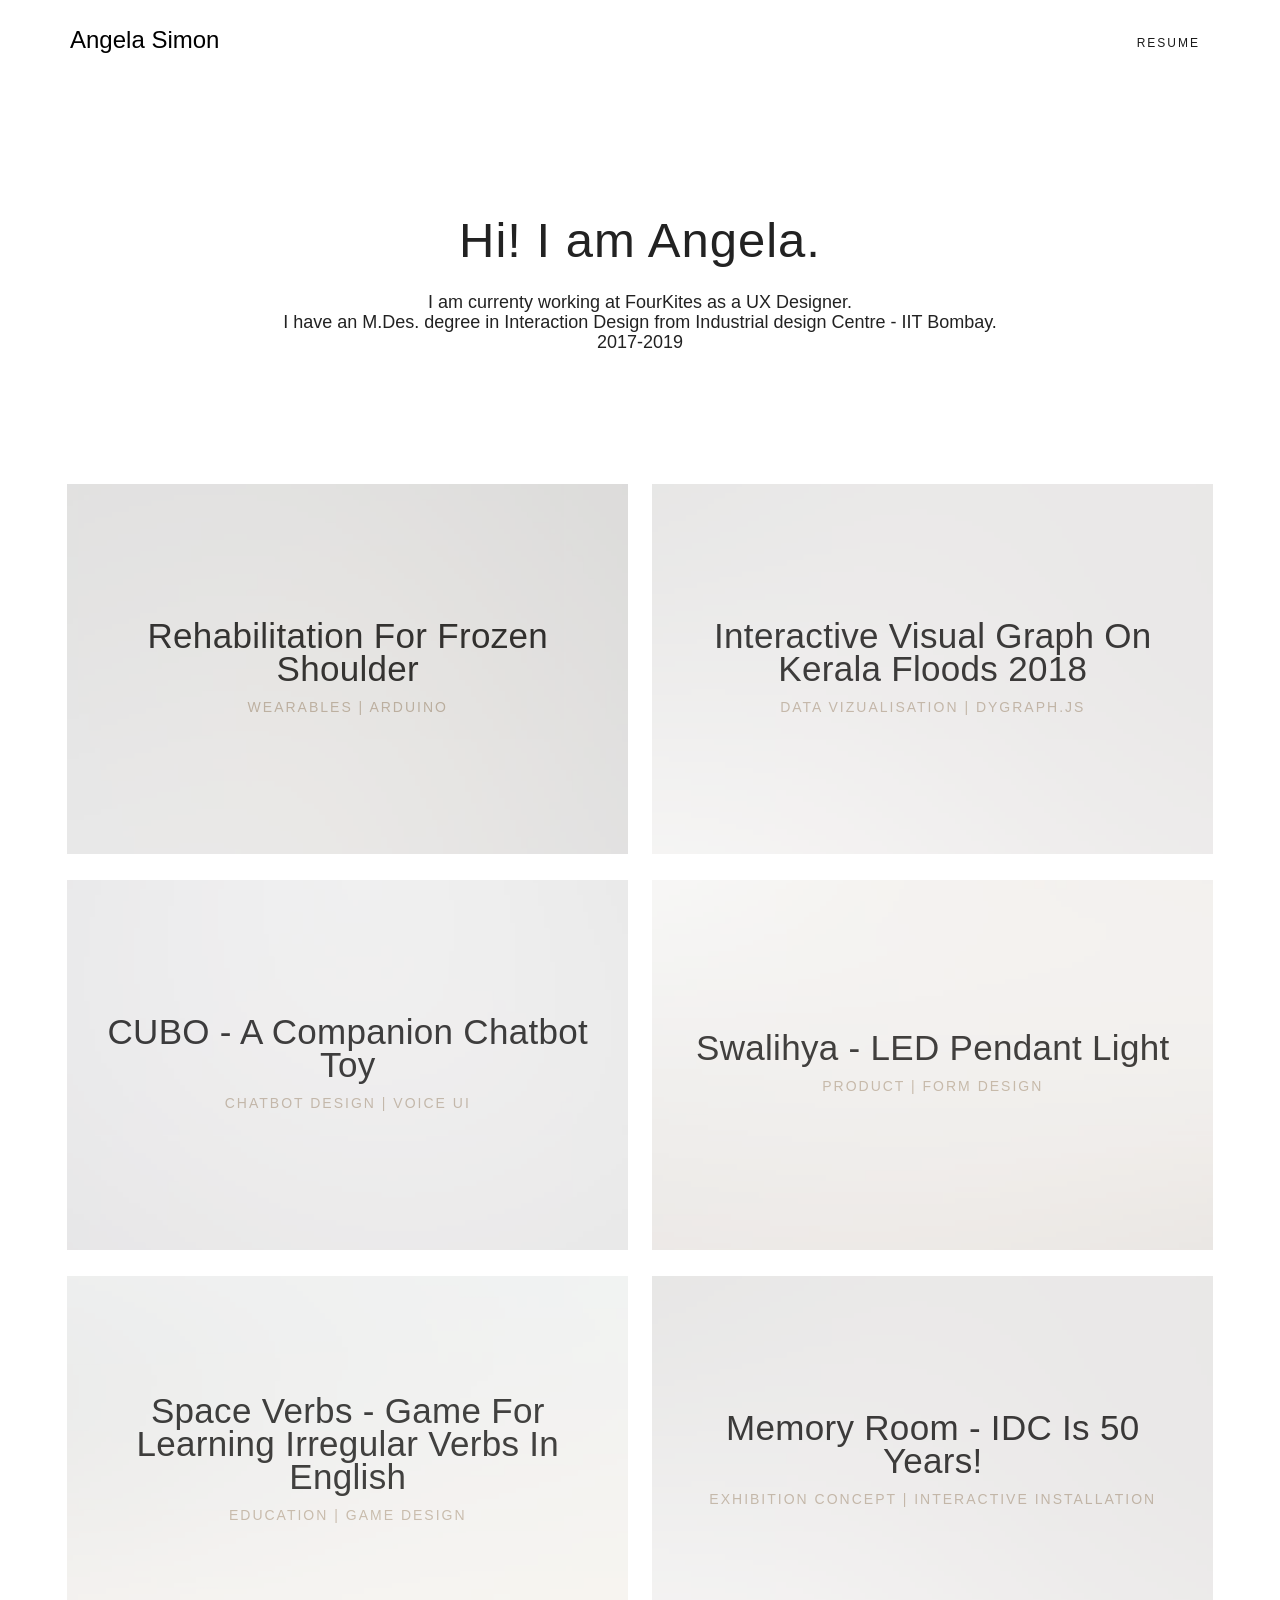
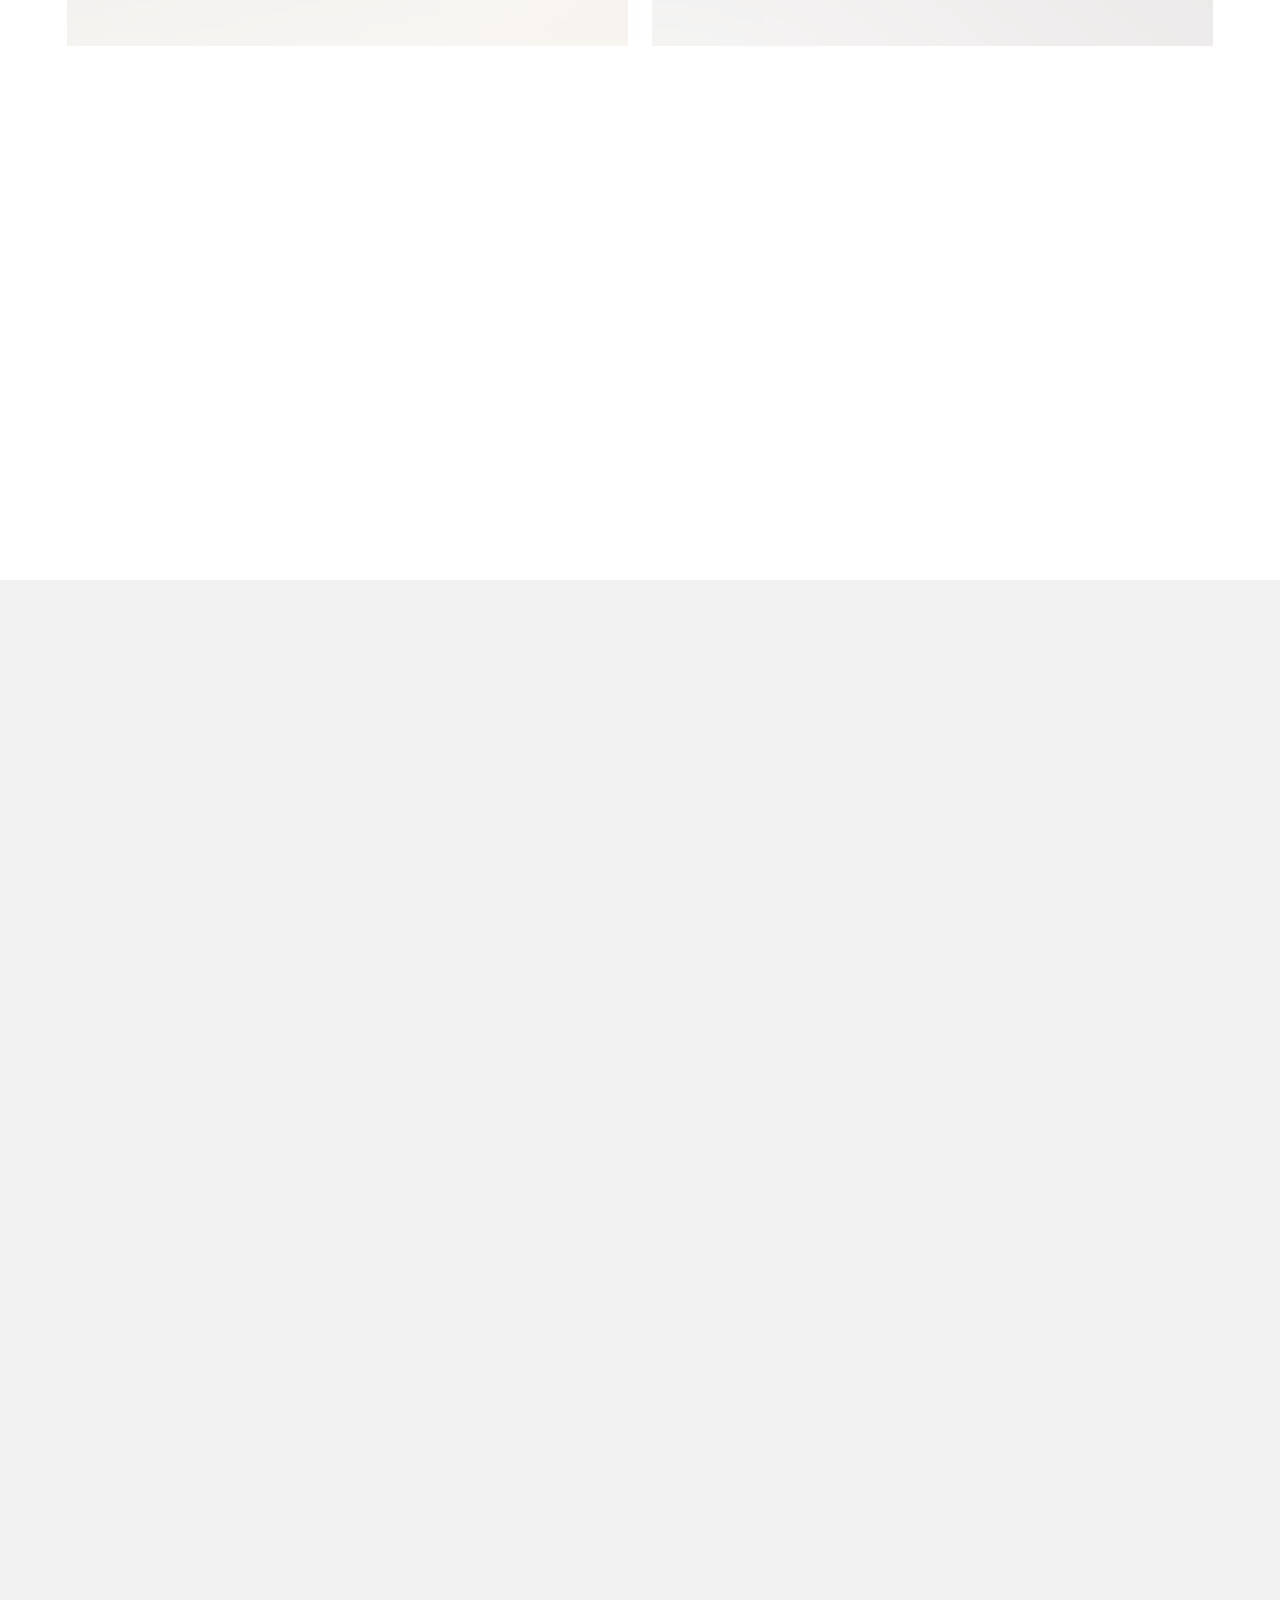
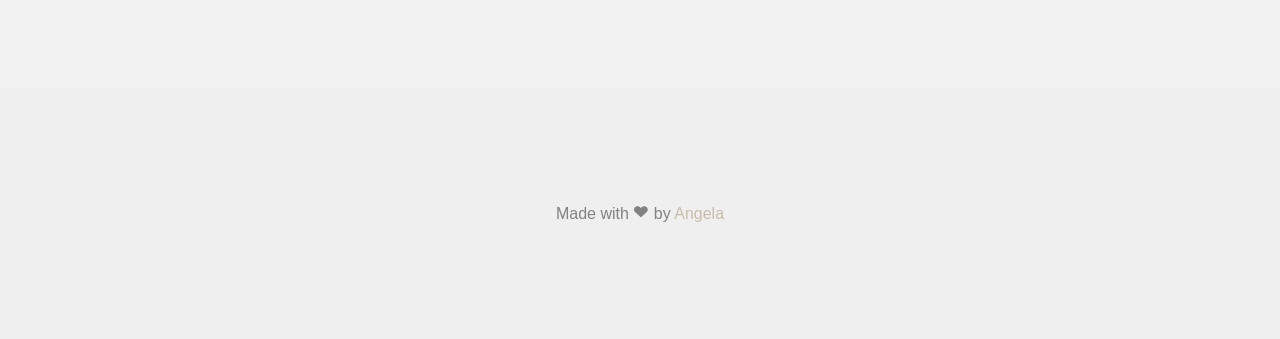
==== commit 7dd4f597: "Update index.html" ====
--- a/index.html
+++ b/index.html
@@ -75,7 +75,7 @@
 		<div class="container">
             <div class="row top-line animate-box">
 				<div class="col-md-8 col-md-offset-2 text-center intro">
-                    <h2>Hi! I am Angela.</h2><h4> I  am currenty pursuing M.Des. in Interaction Design at <br>Industrial design Centre - IIT Bombay.</h4>
+                    <h2>Hi! I am Angela.</h2><h4> I  am currenty working at FourKites as a UX Designer. <br>I have an M.Des. degree in Interaction Design from Industrial design Centre - IIT Bombay.<br>2017-2019</h4>
 				</div>
 			</div>
             
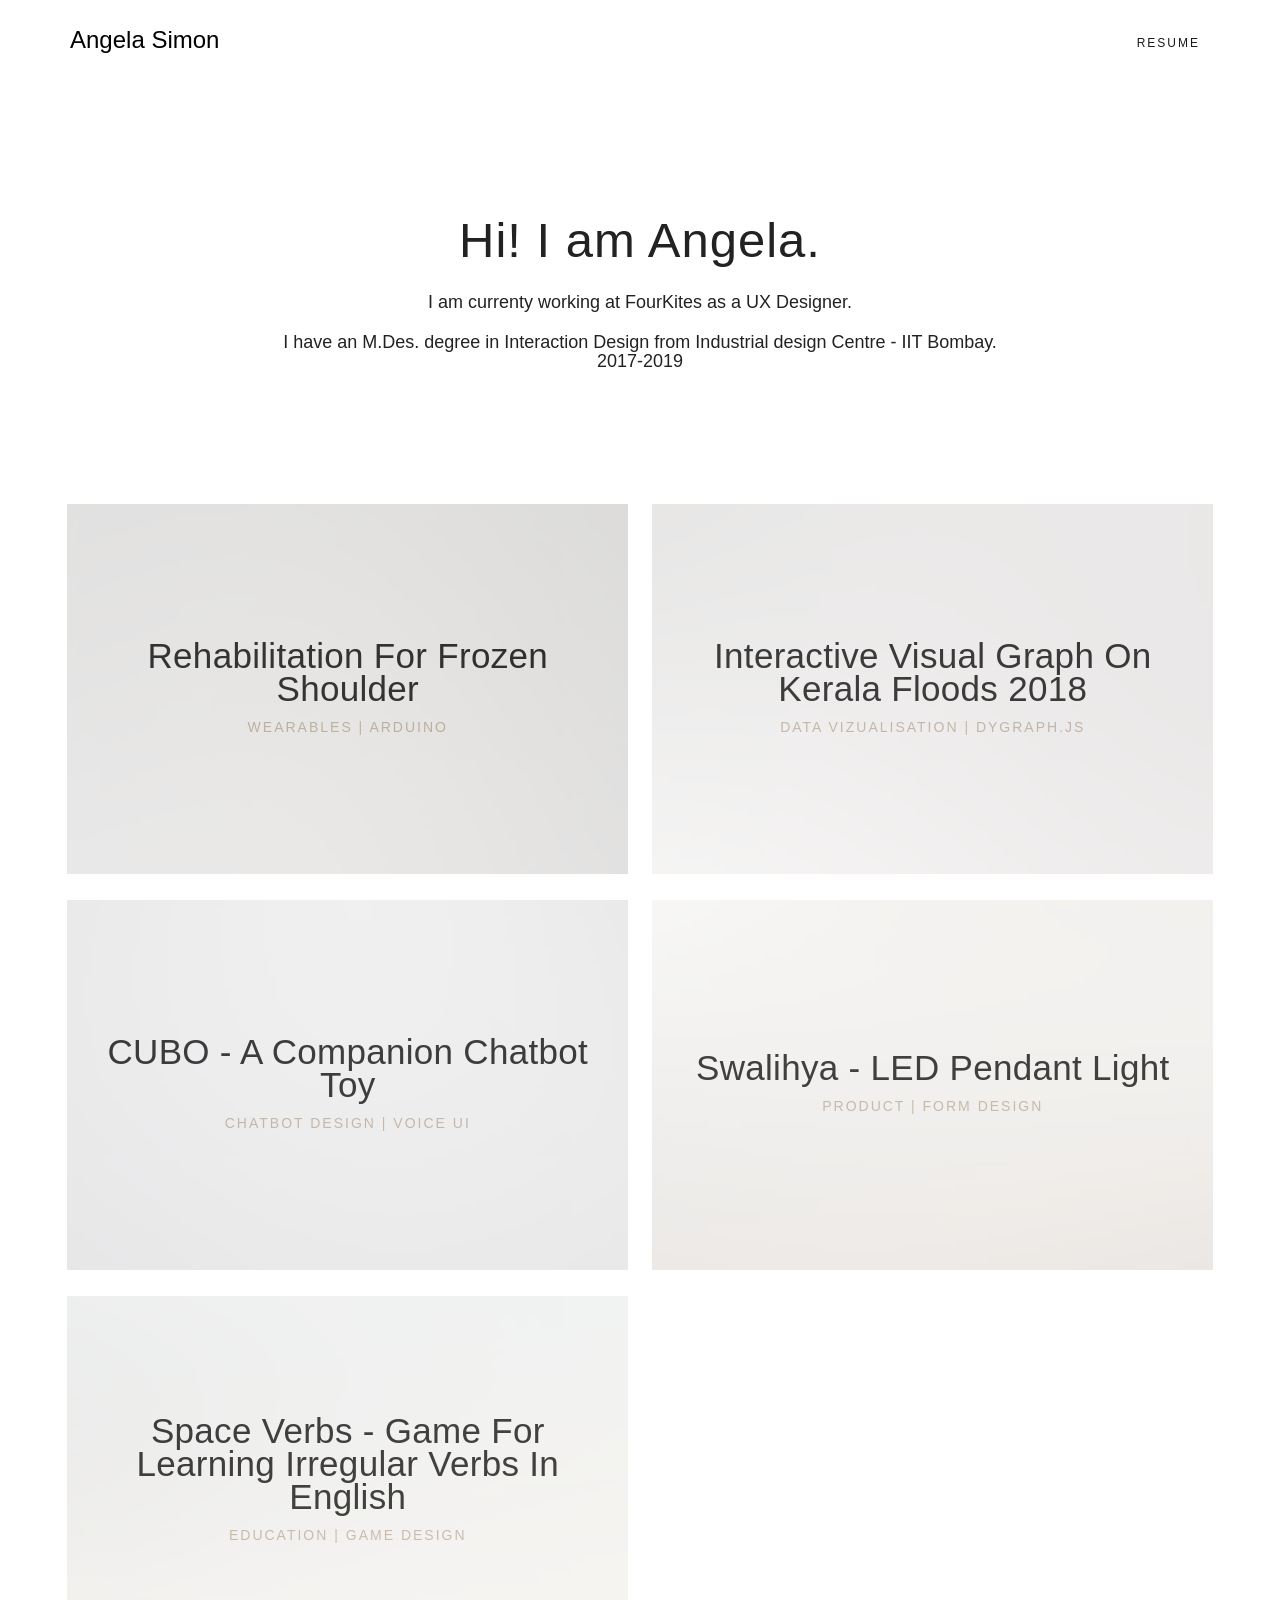
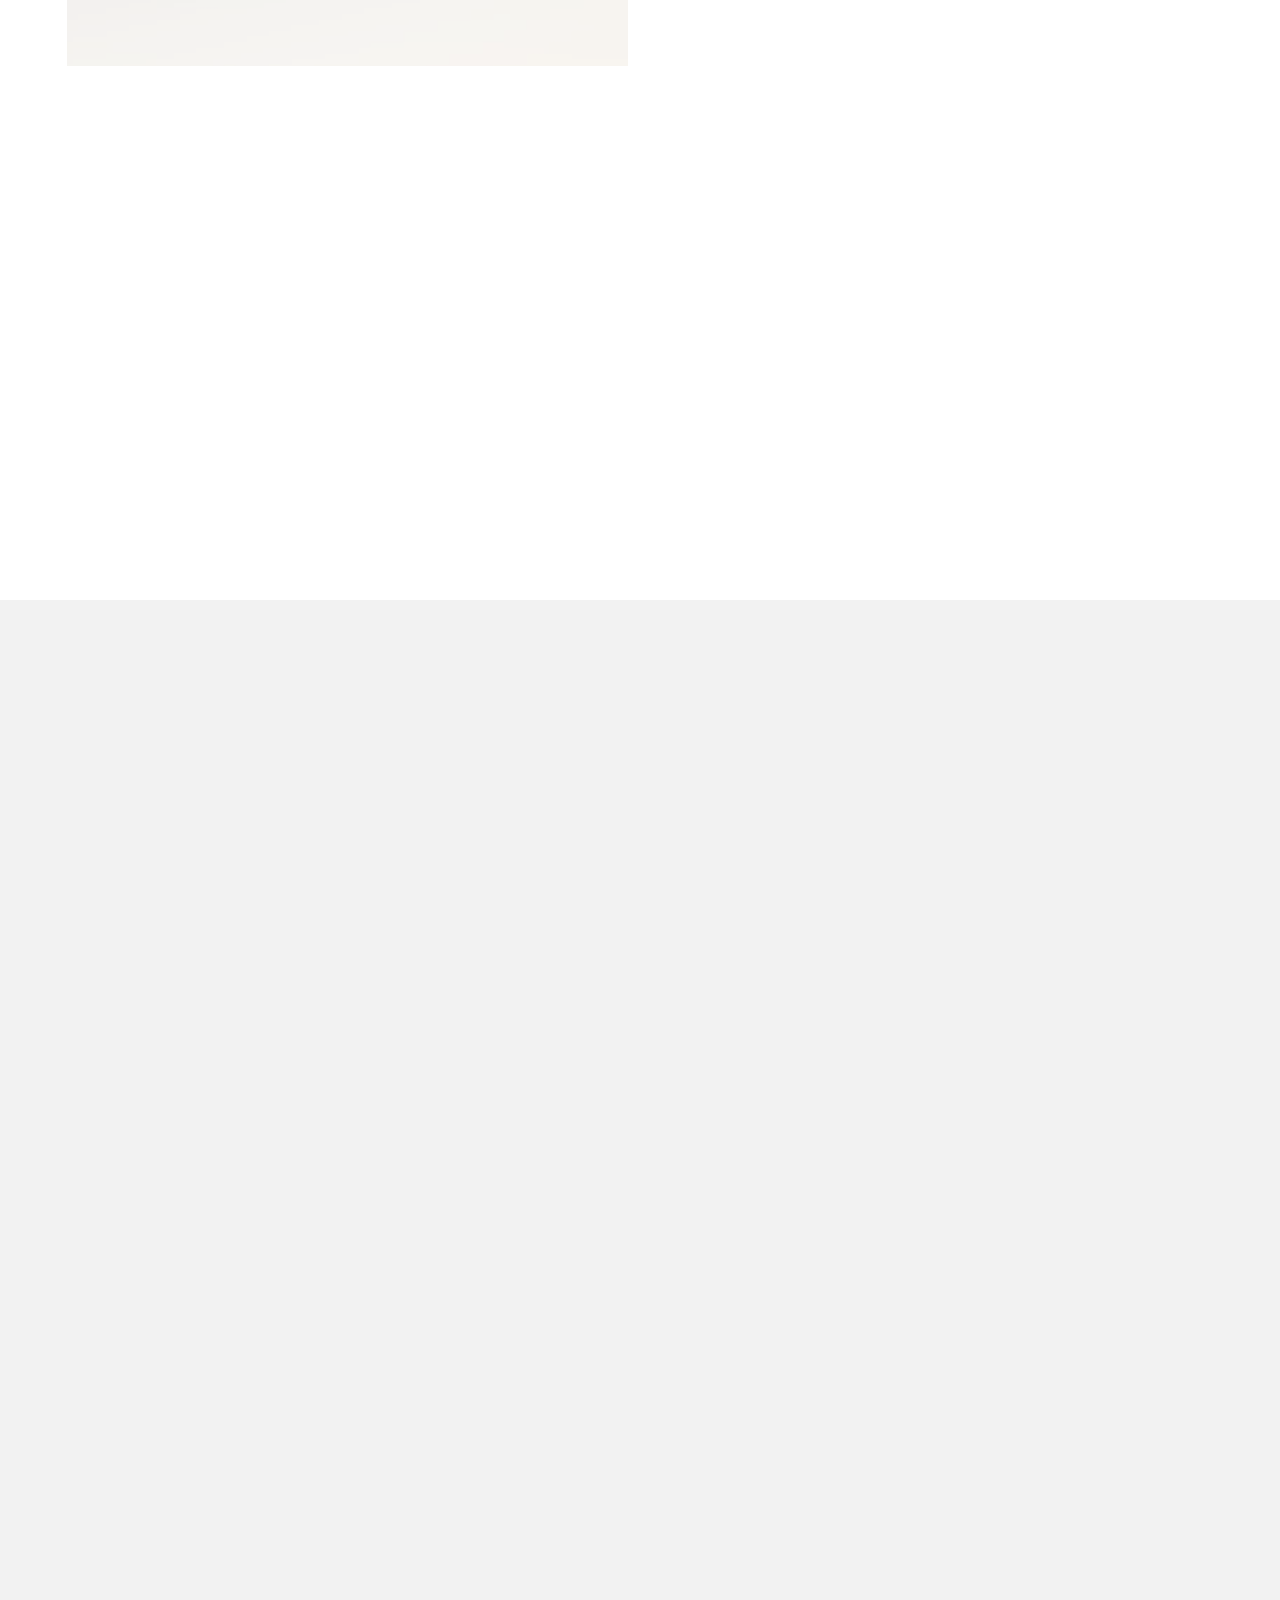
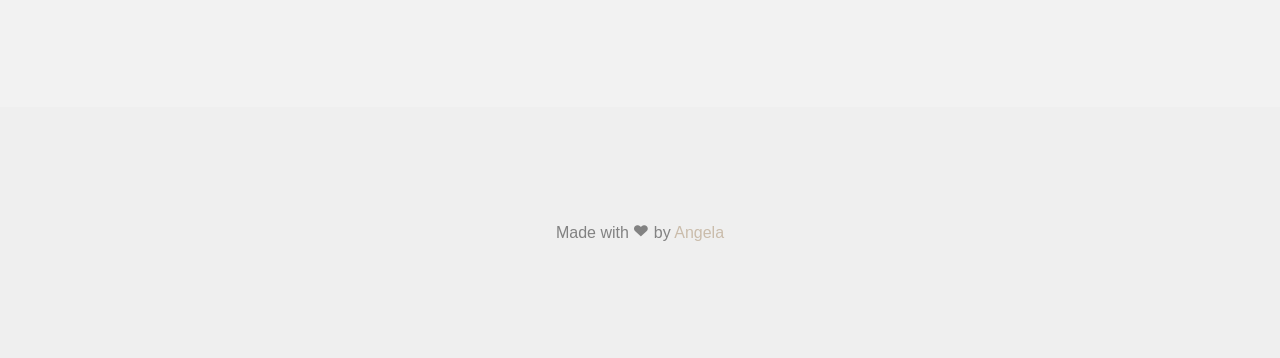
==== commit a0a1f86d: "Update index.html" ====
--- a/index.html
+++ b/index.html
@@ -75,7 +75,7 @@
 		<div class="container">
             <div class="row top-line animate-box">
 				<div class="col-md-8 col-md-offset-2 text-center intro">
-                    <h2>Hi! I am Angela.</h2><h4> I  am currenty working at FourKites as a UX Designer. <br>I have an M.Des. degree in Interaction Design from Industrial design Centre - IIT Bombay.<br>2017-2019</h4>
+                    <h2>Hi! I am Angela.</h2><h4> I  am currenty working at FourKites as a UX Designer. <br><br>I have an M.Des. degree in Interaction Design from Industrial design Centre - IIT Bombay.<br>2017-2019</h4>
 				</div>
 			</div>
             
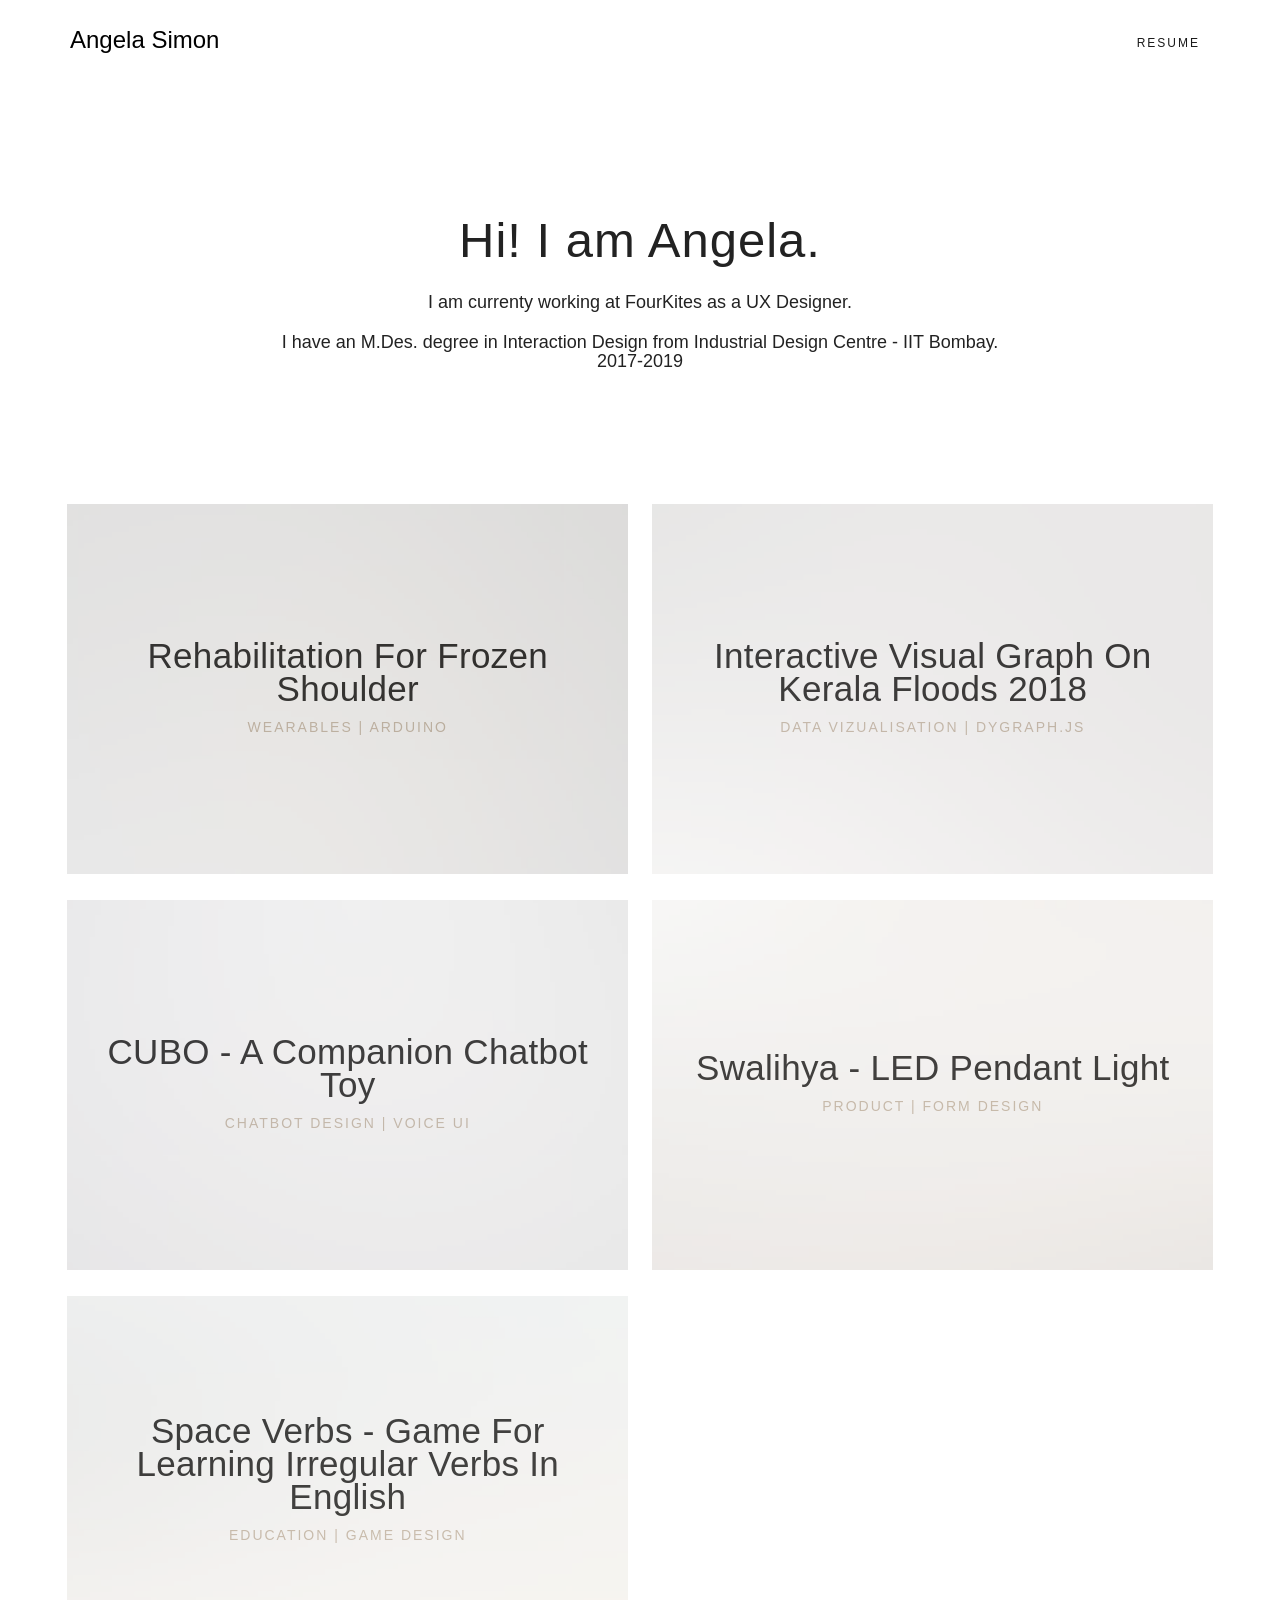
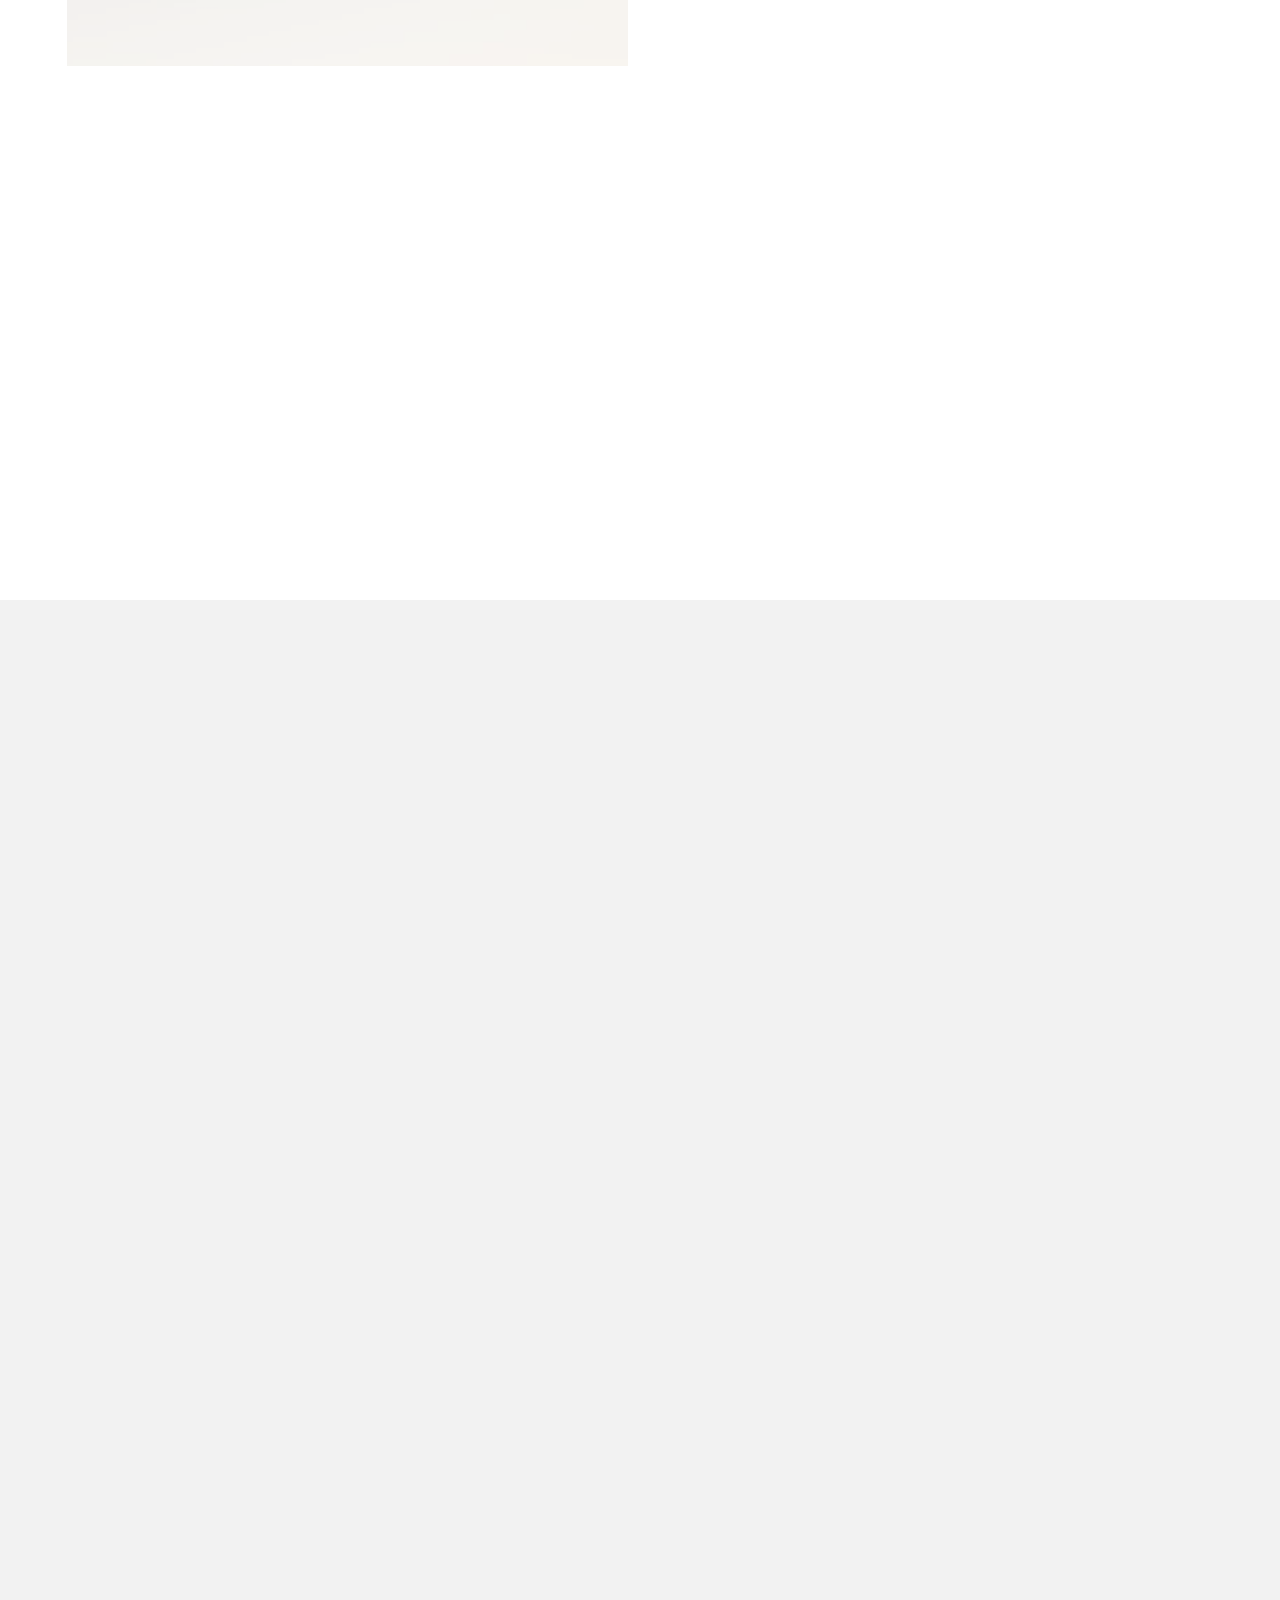
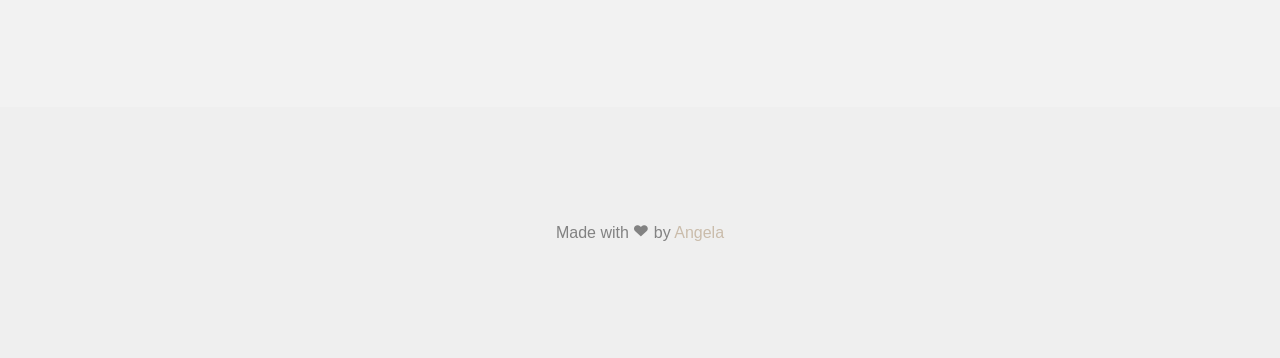
==== commit 2de933c1: "Update index.html" ====
--- a/index.html
+++ b/index.html
@@ -75,7 +75,7 @@
 		<div class="container">
             <div class="row top-line animate-box">
 				<div class="col-md-8 col-md-offset-2 text-center intro">
-                    <h2>Hi! I am Angela.</h2><h4> I  am currenty working at FourKites as a UX Designer. <br><br>I have an M.Des. degree in Interaction Design from Industrial design Centre - IIT Bombay.<br>2017-2019</h4>
+                    <h2>Hi! I am Angela.</h2><h4> I  am currenty working at FourKites as a UX Designer. <br><br>I have an M.Des. degree in Interaction Design from Industrial Design Centre - IIT Bombay.<br>2017-2019</h4>
 				</div>
 			</div>
             
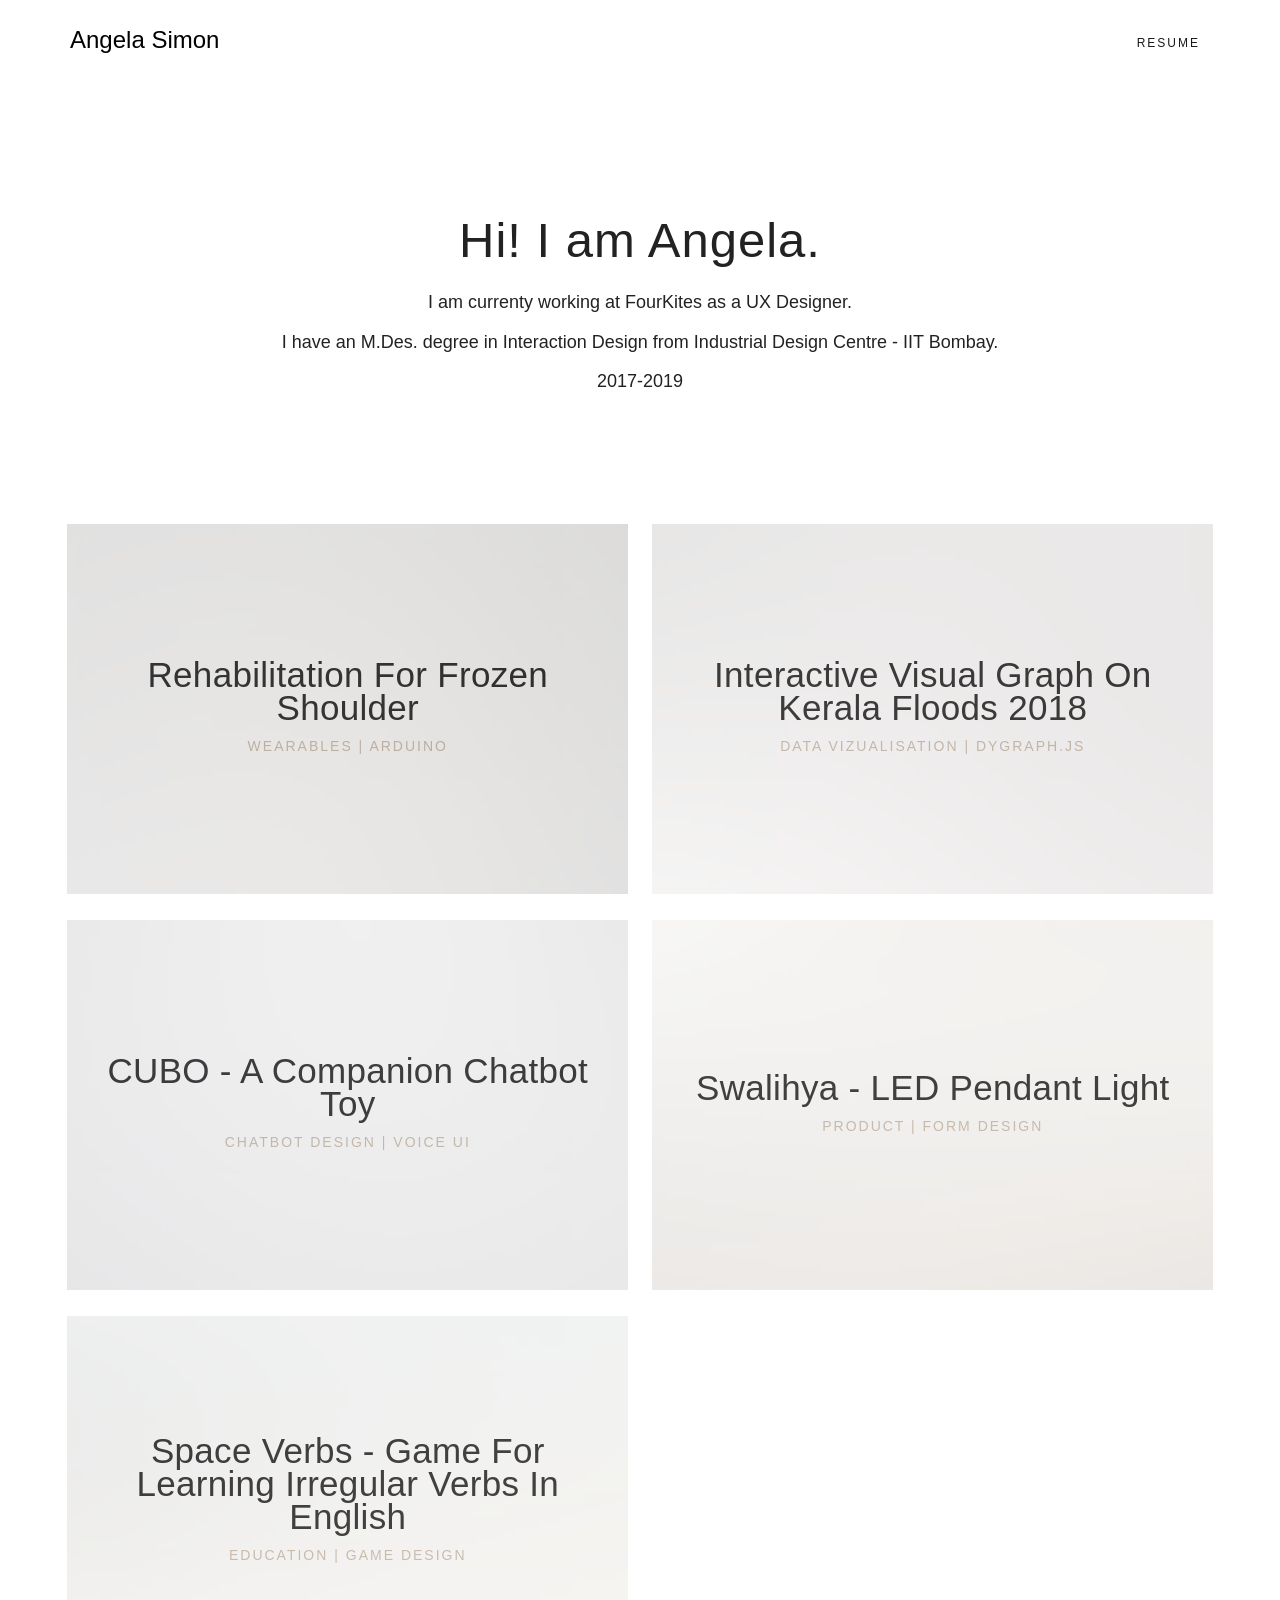
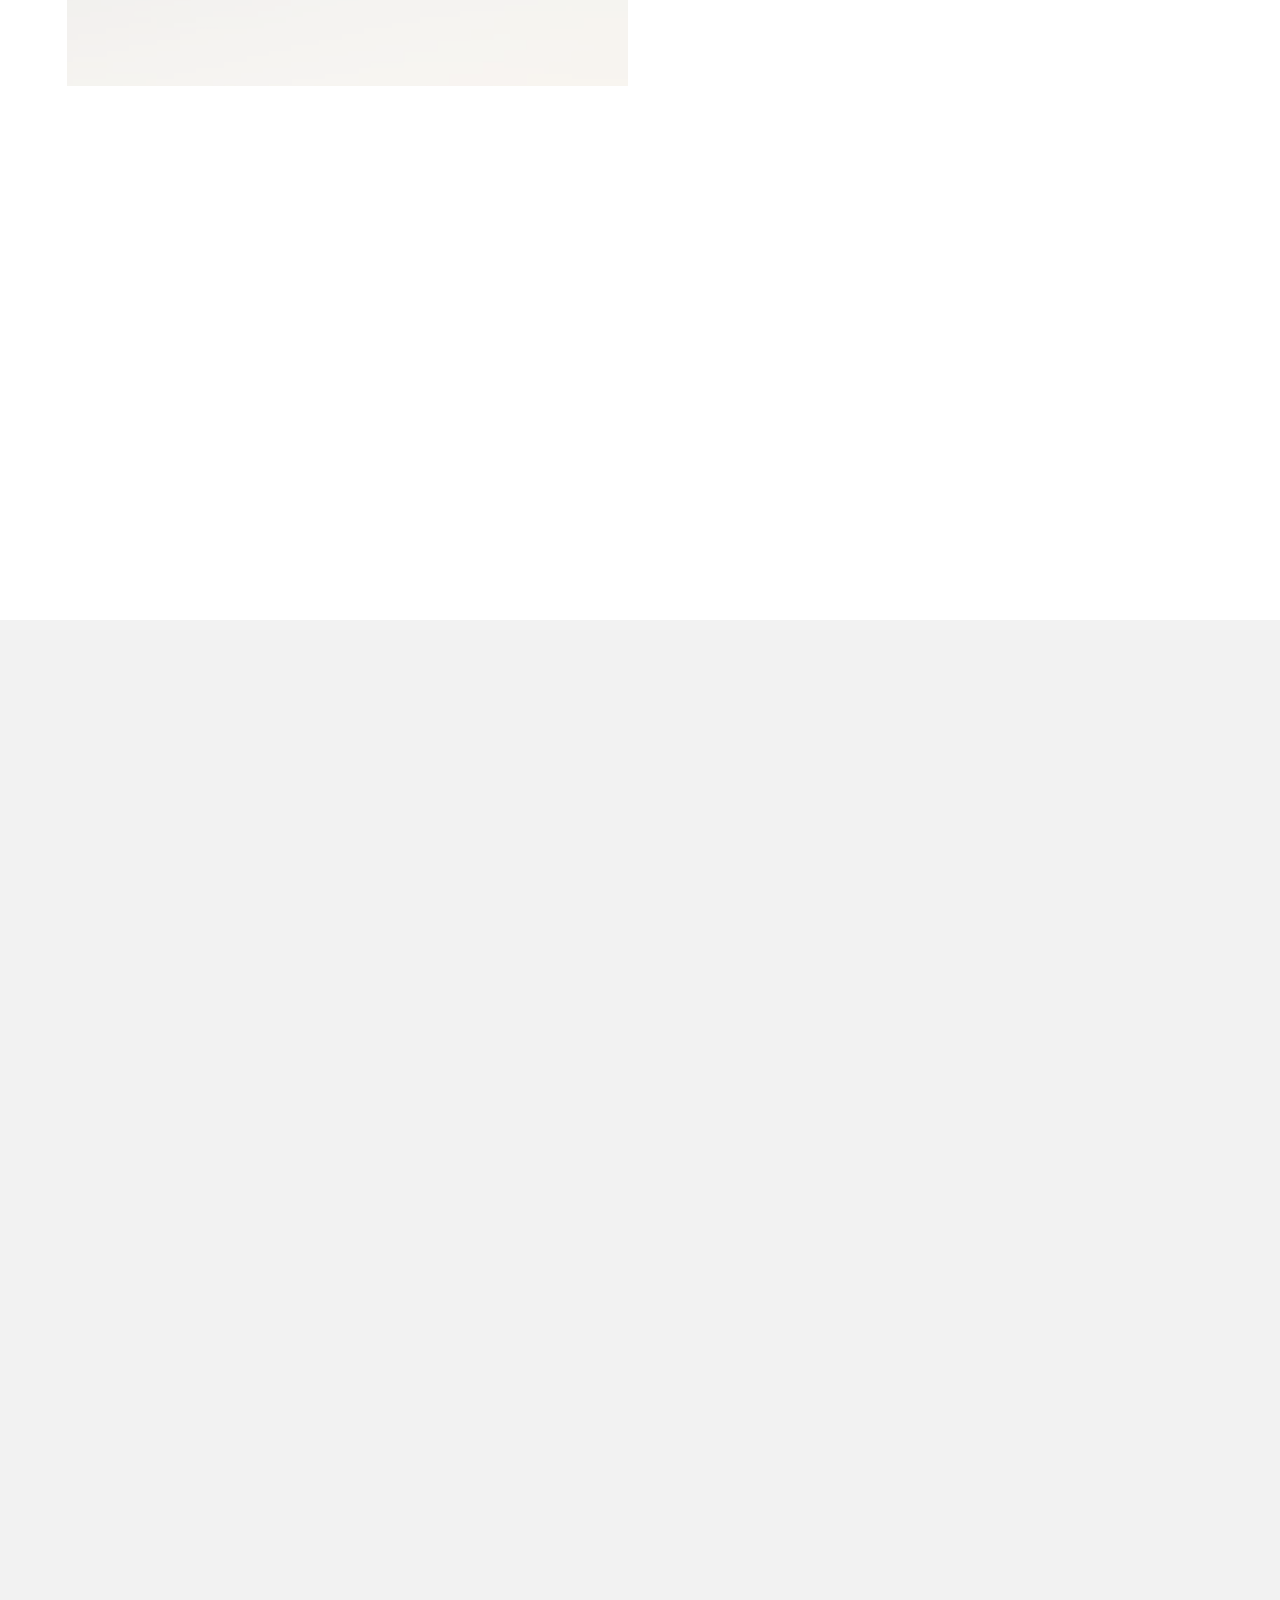
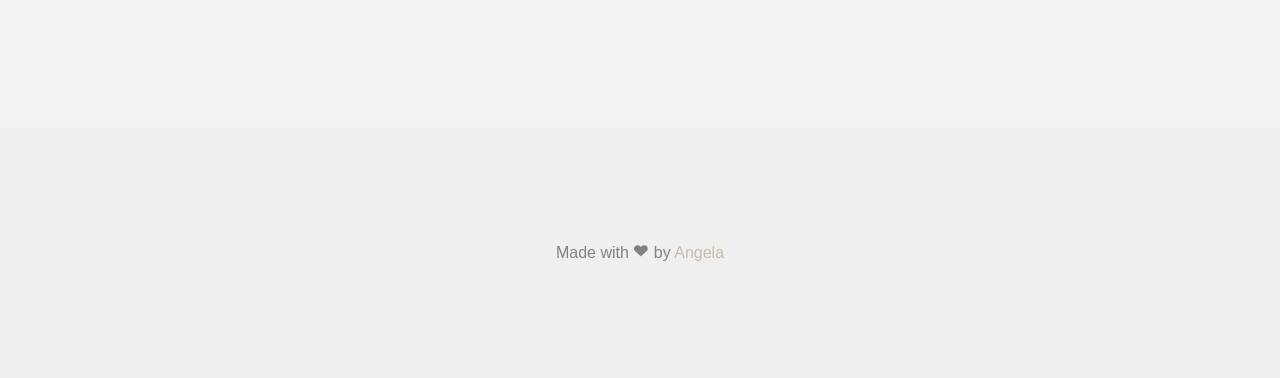
==== commit cf4c092e: "Update index.html" ====
--- a/index.html
+++ b/index.html
@@ -75,7 +75,7 @@
 		<div class="container">
             <div class="row top-line animate-box">
 				<div class="col-md-8 col-md-offset-2 text-center intro">
-                    <h2>Hi! I am Angela.</h2><h4> I  am currenty working at FourKites as a UX Designer. <br><br>I have an M.Des. degree in Interaction Design from Industrial Design Centre - IIT Bombay.<br>2017-2019</h4>
+                    <h2>Hi! I am Angela.</h2><h4> I  am currenty working at FourKites as a UX Designer. <br><br>I have an M.Des. degree in Interaction Design from Industrial Design Centre - IIT Bombay.<br><br>2017-2019</h4>
 				</div>
 			</div>
             
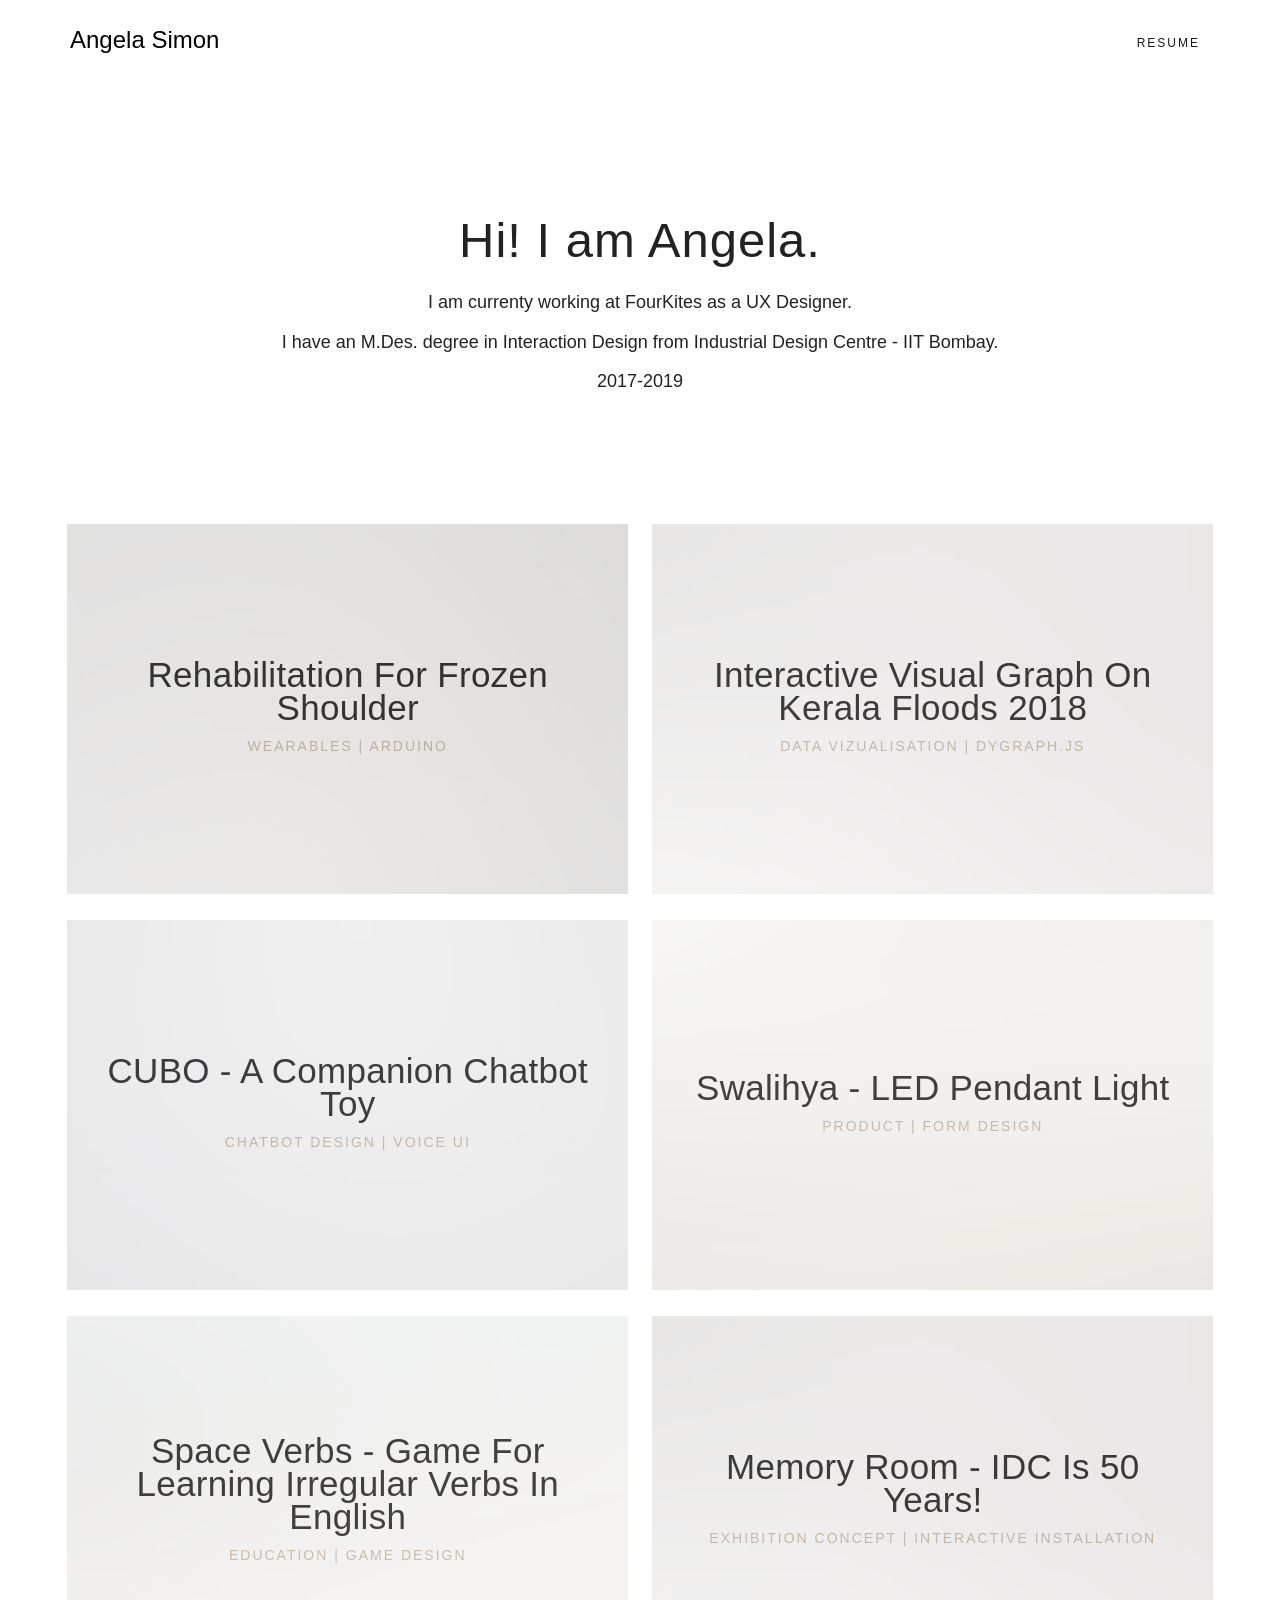
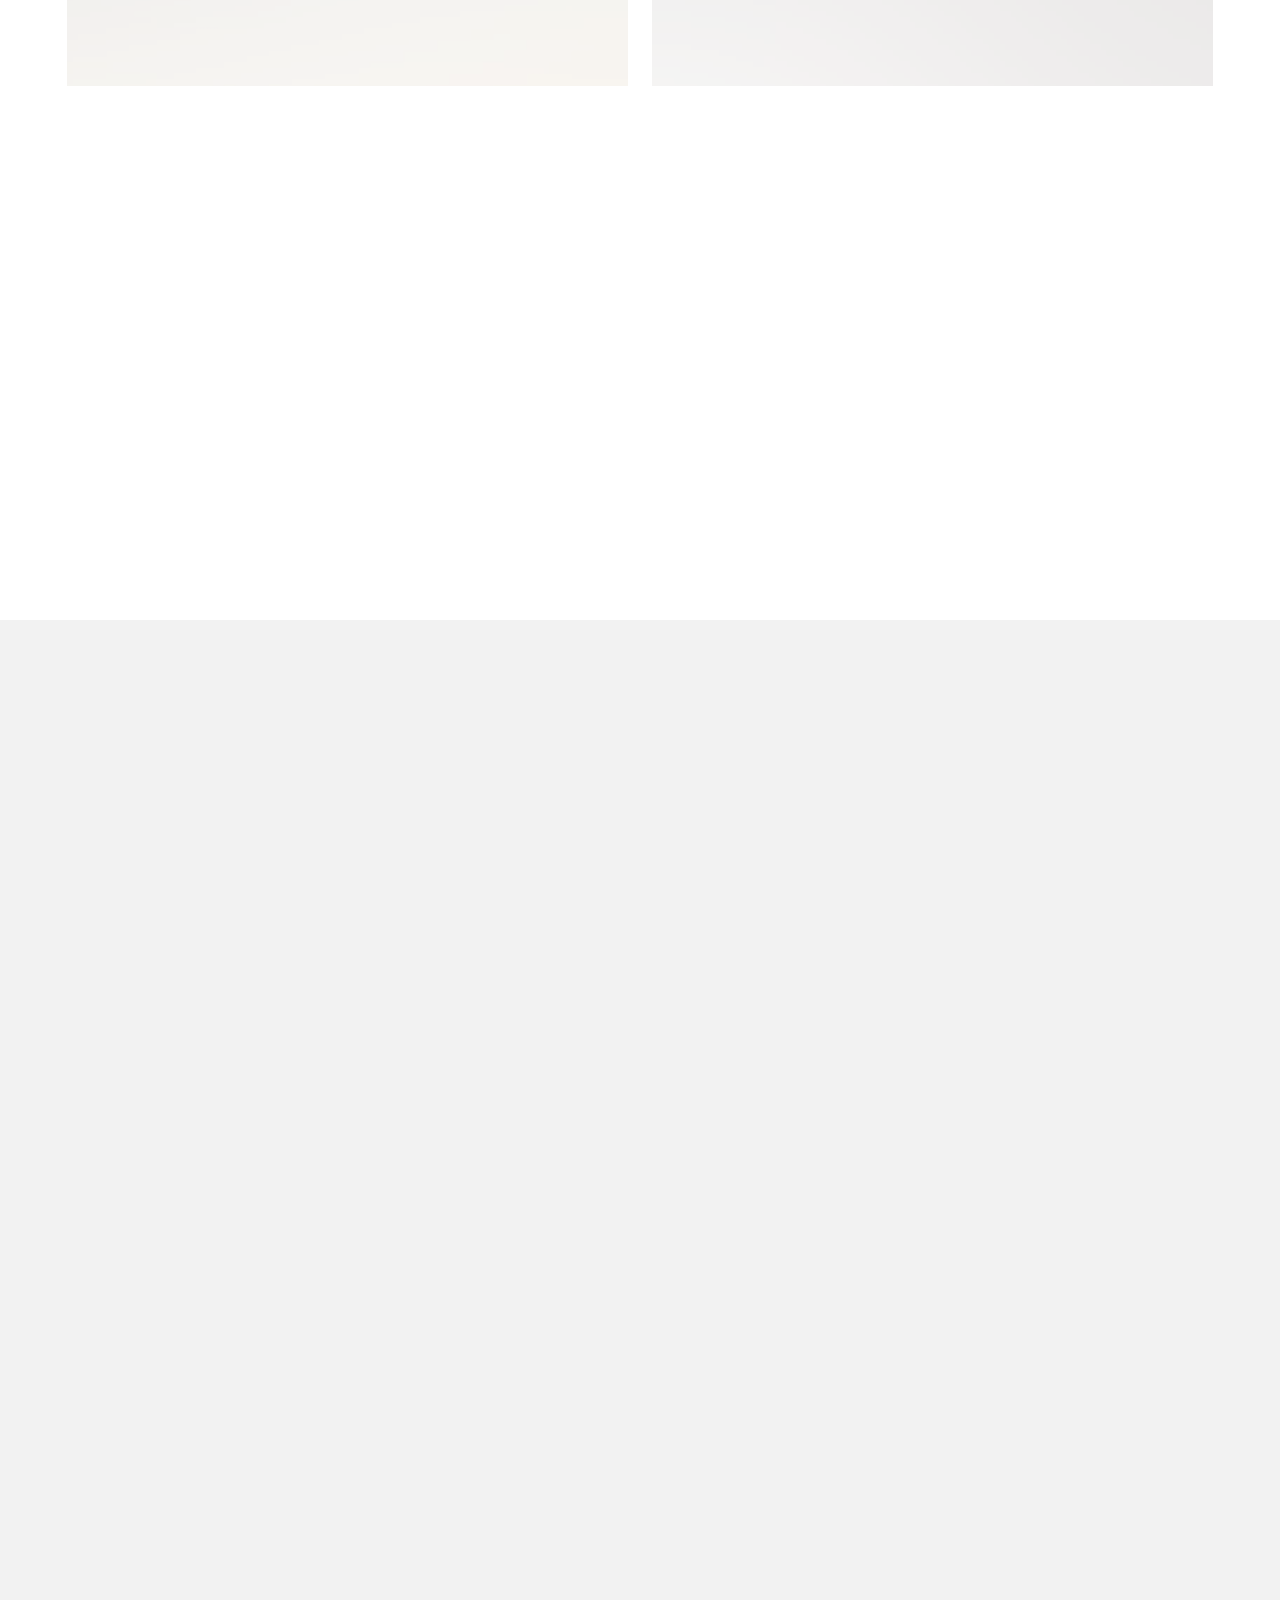
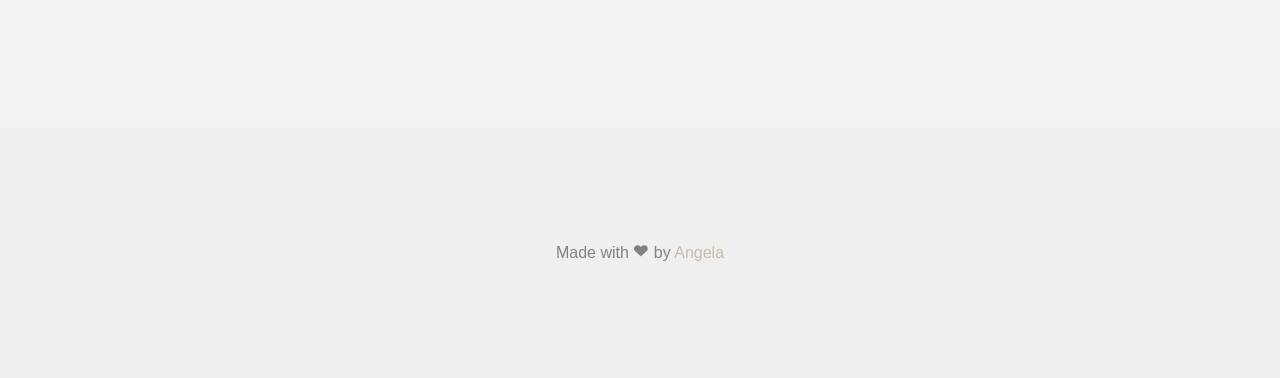
==== commit a15cc305: "Update index.html" ====
--- a/index.html
+++ b/index.html
@@ -5,9 +5,9 @@
 	<meta http-equiv="X-UA-Compatible" content="IE=edge">
 	<title>AngelaSimon &vert; Interaction Design</title>
 	<meta name="viewport" content="width=device-width, initial-scale=1">
-	<meta name="description" content="Free HTML5 Website Template by FreeHTML5.co" />
-	<meta name="keywords" content="free website templates, free html5, free template, free bootstrap, free website template, html5, css3, mobile first, responsive" />
-	<meta name="author" content="FreeHTML5.co" />
+	<meta name="description" content="Interaction Design Portfolio by Angela Simon" />
+	<meta name="keywords" content="Interaction Design, UI, UX, User experience, Student portfolio, ixd, iitbombay, portfolio" />
+	<meta name="author" content="angelasimon" />
 
 	<!-- 
 	//////////////////////////////////////////////////////
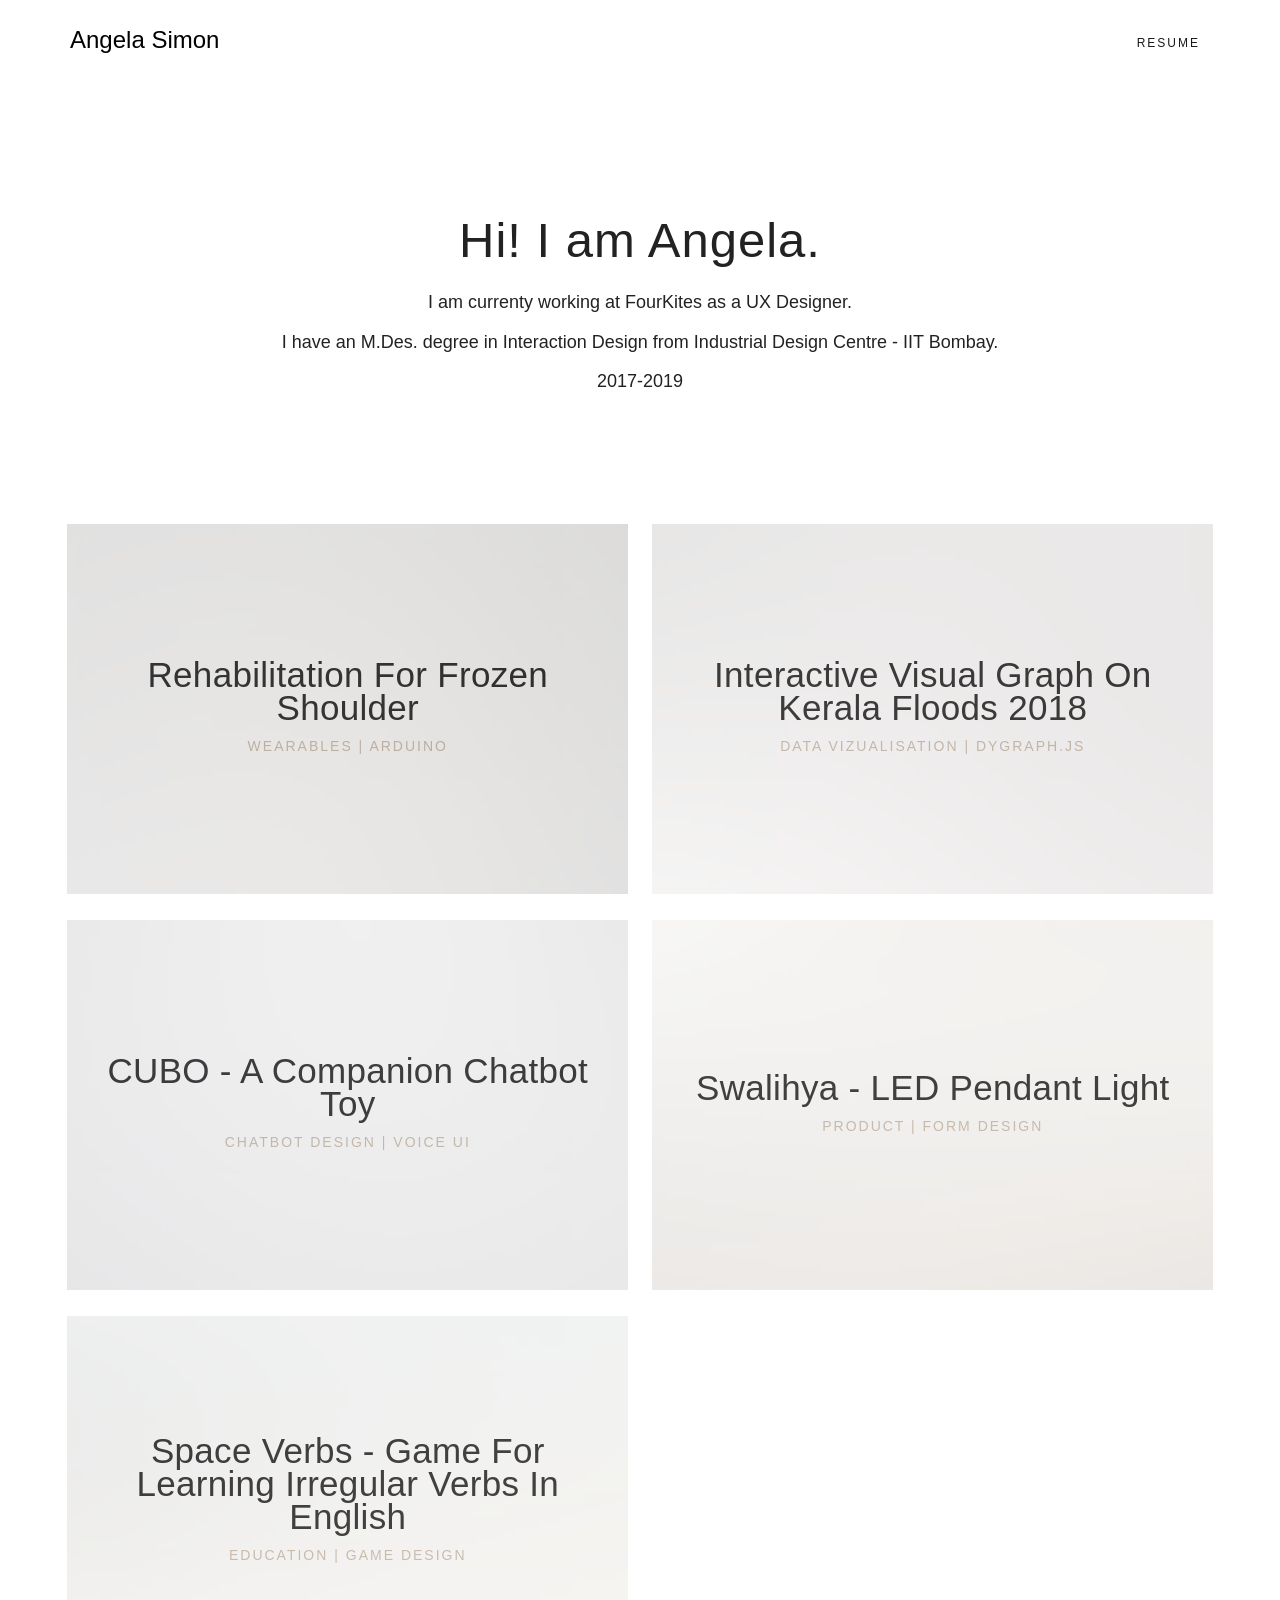
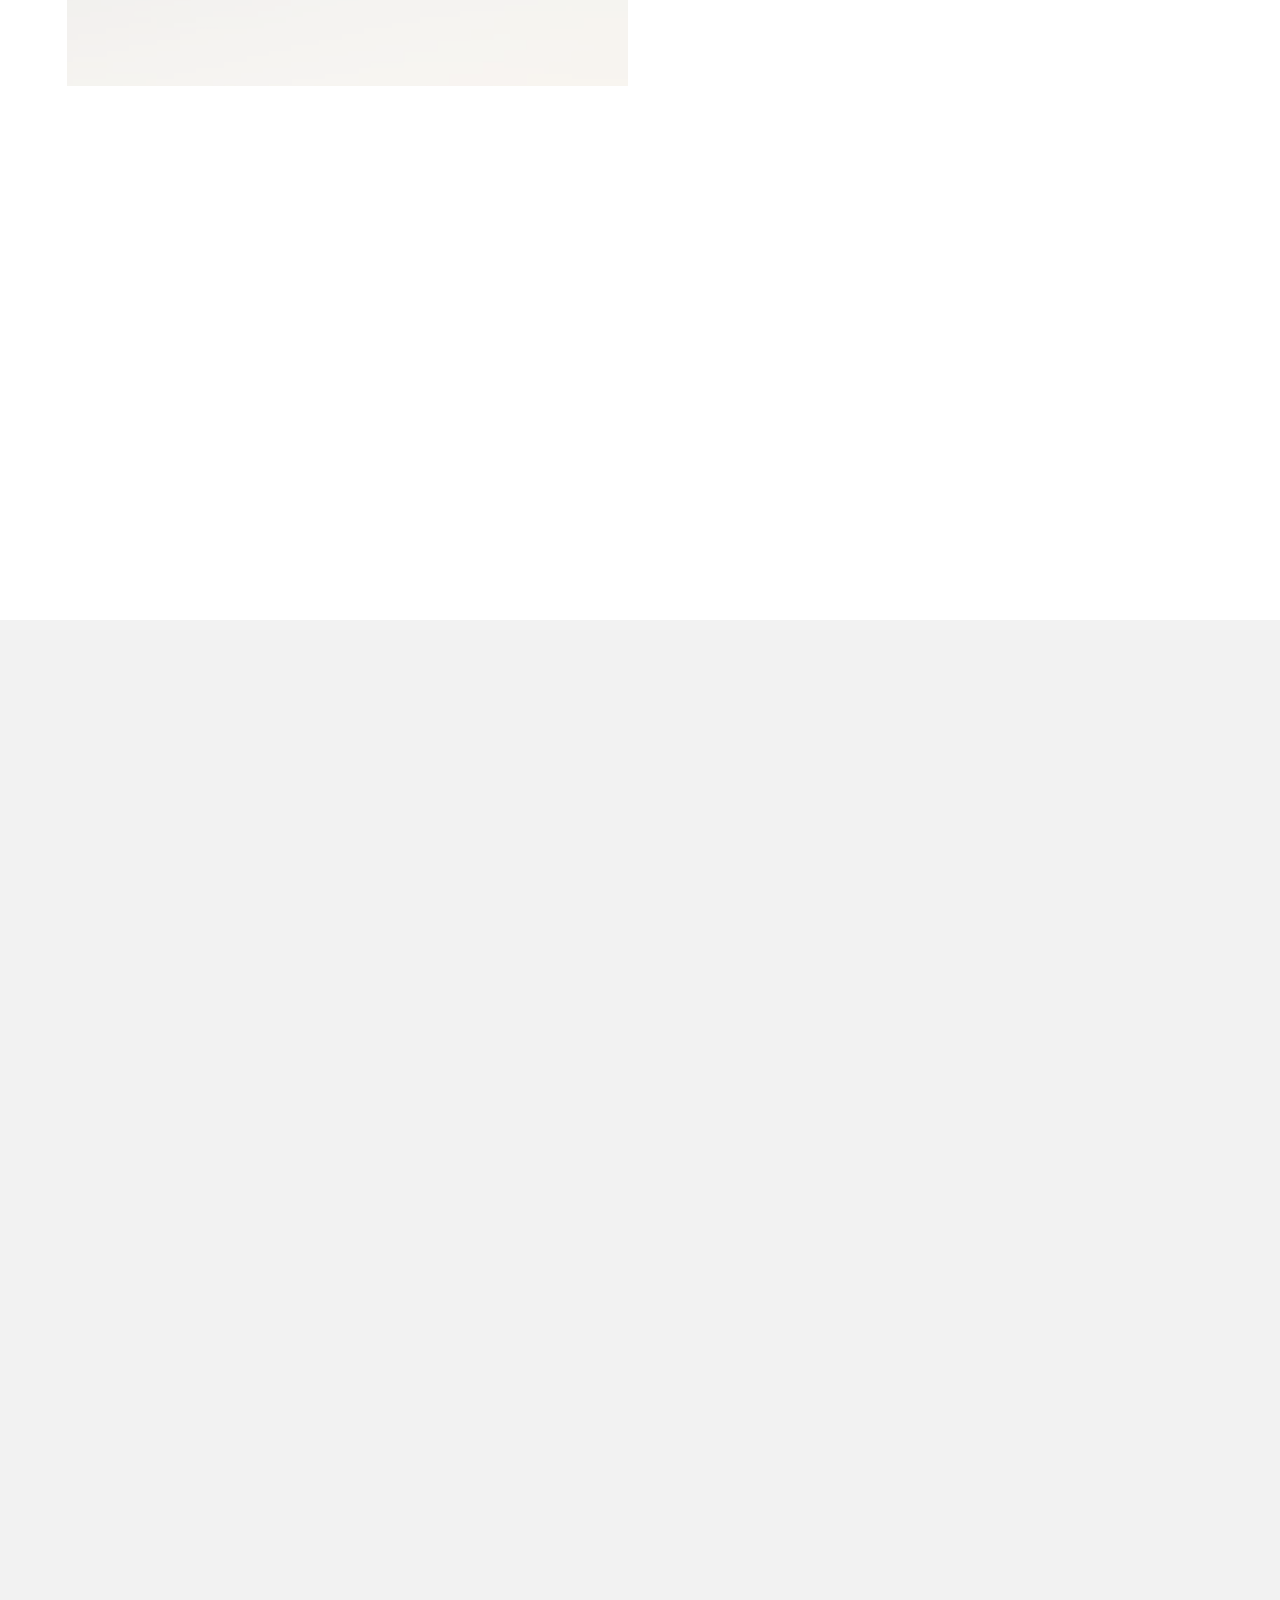
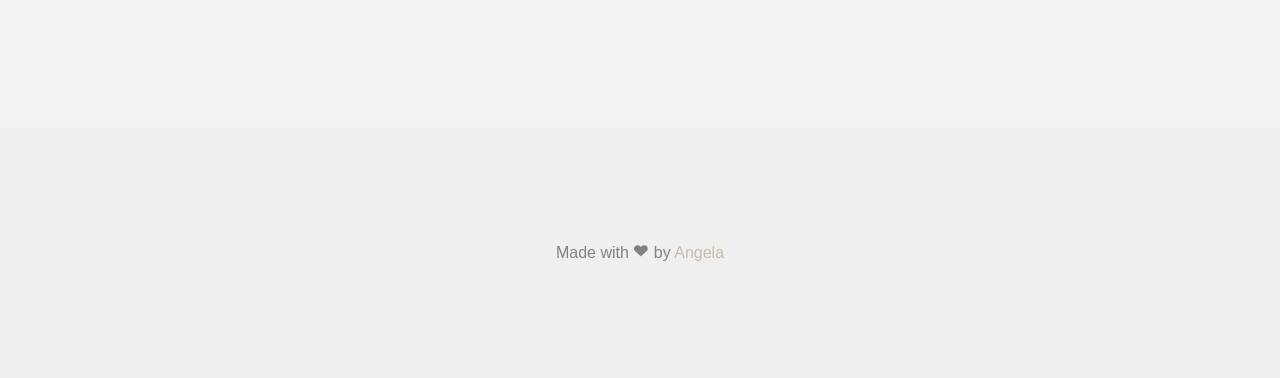
==== commit 5fc7185c: "Update index.html" ====
--- a/index.html
+++ b/index.html
@@ -3,7 +3,7 @@
 	<head>
 	<meta charset="utf-8">
 	<meta http-equiv="X-UA-Compatible" content="IE=edge">
-	<title>AngelaSimon &vert; Interaction Design</title>
+	<title>AngelaSimonPortfolio|Interaction Design</title>
 	<meta name="viewport" content="width=device-width, initial-scale=1">
 	<meta name="description" content="Interaction Design Portfolio by Angela Simon" />
 	<meta name="keywords" content="Interaction Design, UI, UX, User experience, Student portfolio, ixd, iitbombay, portfolio" />
